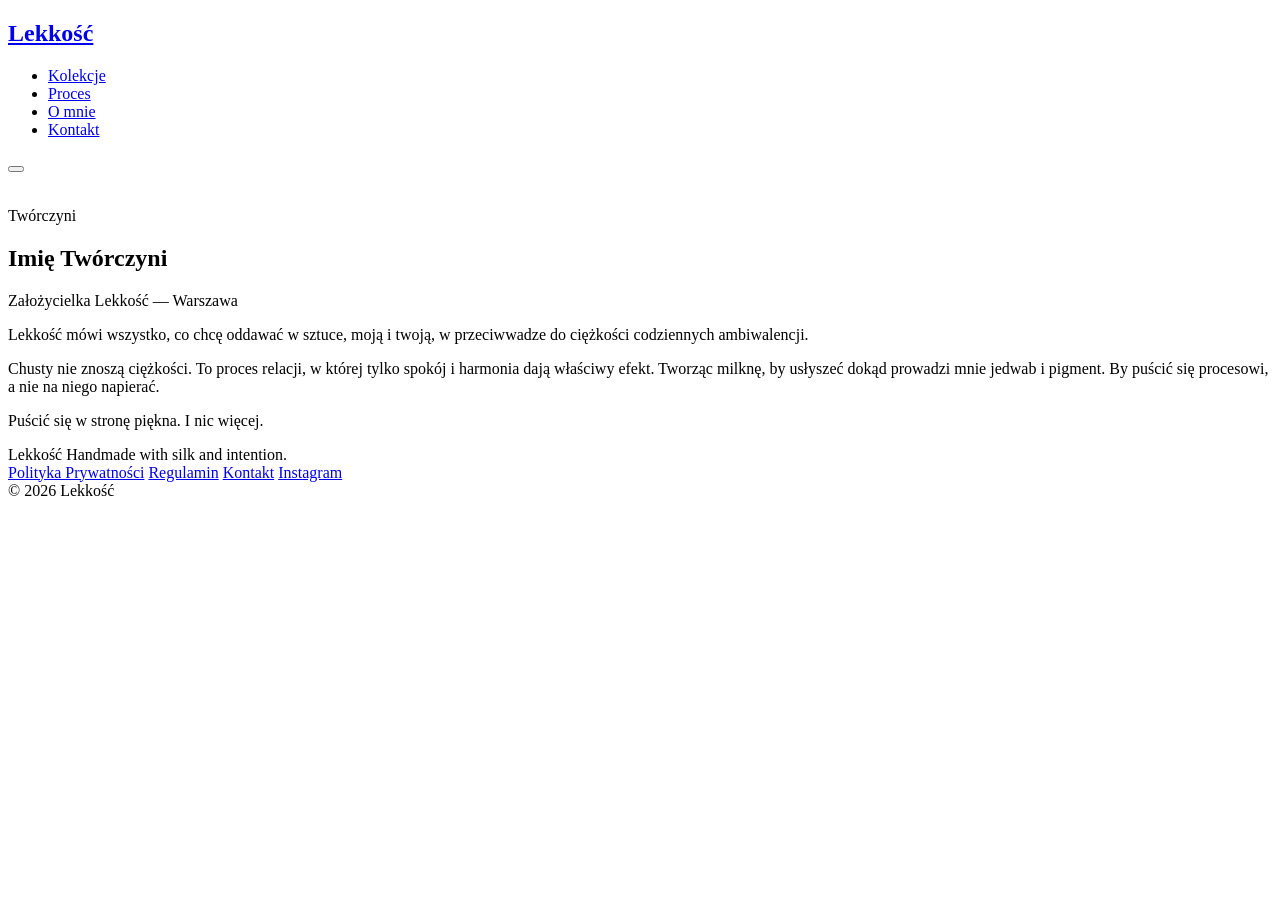
==== about.html @ 891f4b52 "Add files via upload" ====
<!DOCTYPE html>
<html lang="pl">
<head>
    <meta charset="UTF-8">
    <meta name="viewport" content="width=device-width, initial-scale=1.0">
    <title>O mnie — Lekkość</title>
    <meta name="description" content="Historia za marką Lekkość.">
    <meta property="og:title" content="O mnie — Lekkość">
    <meta property="og:type" content="website">
    <meta property="og:image" content="https://lekkost.pl/assets/images/og/og-about.jpg">
    <link rel="preconnect" href="https://fonts.googleapis.com">
    <link rel="preconnect" href="https://fonts.gstatic.com" crossorigin>
    <link href="https://fonts.googleapis.com/css2?family=Libre+Baskerville:ital,wght@0,400;0,700;1,400&family=DM+Sans:wght@300;400;500&display=swap" rel="stylesheet">
    <link rel="stylesheet" href="css/style.css">
    <link rel="icon" type="image/svg+xml" href="assets/favicon.svg">
</head>
<body class="no-hero">
    <nav class="navbar navbar-about">
        <div class="nav-container">
            <a href="index.html" class="logo-link"><h1 class="logo">Lekkość</h1></a>
            <ul class="nav-links">
                <li><a href="collections.html">Kolekcje</a></li>
                <li><a href="process.html">Proces</a></li>
                <li><a href="about.html" class="active">O mnie</a></li>
                <li><a href="contact.html">Kontakt</a></li>
            </ul>
            <button class="nav-hamburger" aria-label="Menu">
                <span></span><span></span><span></span>
            </button>
        </div>
    </nav>

    <!-- Portret i tekst — od samej góry, bez żadnego separator -->
    <section class="about-split">
        <!-- LEWO — zdjęcie od góry do dołu -->
        <div class="about-split-image">
            <img src="assets/images/about/portrait.jpg"
                 alt="" loading="eager" fetchpriority="high">
        </div>

        <!-- PRAWO — tekst, lekko niżej -->
        <div class="about-split-text">
            <p class="about-split-eyebrow">Twórczyni</p>
            <h2>Imię Twórczyni</h2>
            <p class="about-split-role">Założycielka Lekkość — Warszawa</p>
            <div class="about-split-bio">
                <p>Lekkość mówi wszystko, co chcę oddawać w sztuce, moją i twoją, w przeciwwadze do ciężkości codziennych ambiwalencji.</p>
                <p>Chusty nie znoszą ciężkości. To proces relacji, w której tylko spokój i harmonia dają właściwy efekt. Tworząc milknę, by usłyszeć dokąd prowadzi mnie jedwab i pigment. By puścić się procesowi, a nie na niego napierać.</p>
                <p>Puścić się w stronę piękna. I nic więcej.</p>
            </div>
        </div>
    </section>

    <footer class="footer">
        <div class="footer-inner">
            <div class="footer-brand">
                <span class="footer-logo">Lekkość</span>
                <span class="footer-tagline">Handmade with silk and intention.</span>
            </div>
            <div class="footer-links">
                <a href="privacy.html">Polityka Prywatności</a>
                <a href="terms.html">Regulamin</a>
                <a href="contact.html">Kontakt</a>
                <a href="https://instagram.com/lekkost" target="_blank">Instagram</a>
            </div>
            <div class="footer-copy">&copy; 2026 Lekkość</div>
        </div>
    </footer>

    <script src="js/script.js"></script>
</body>
</html>
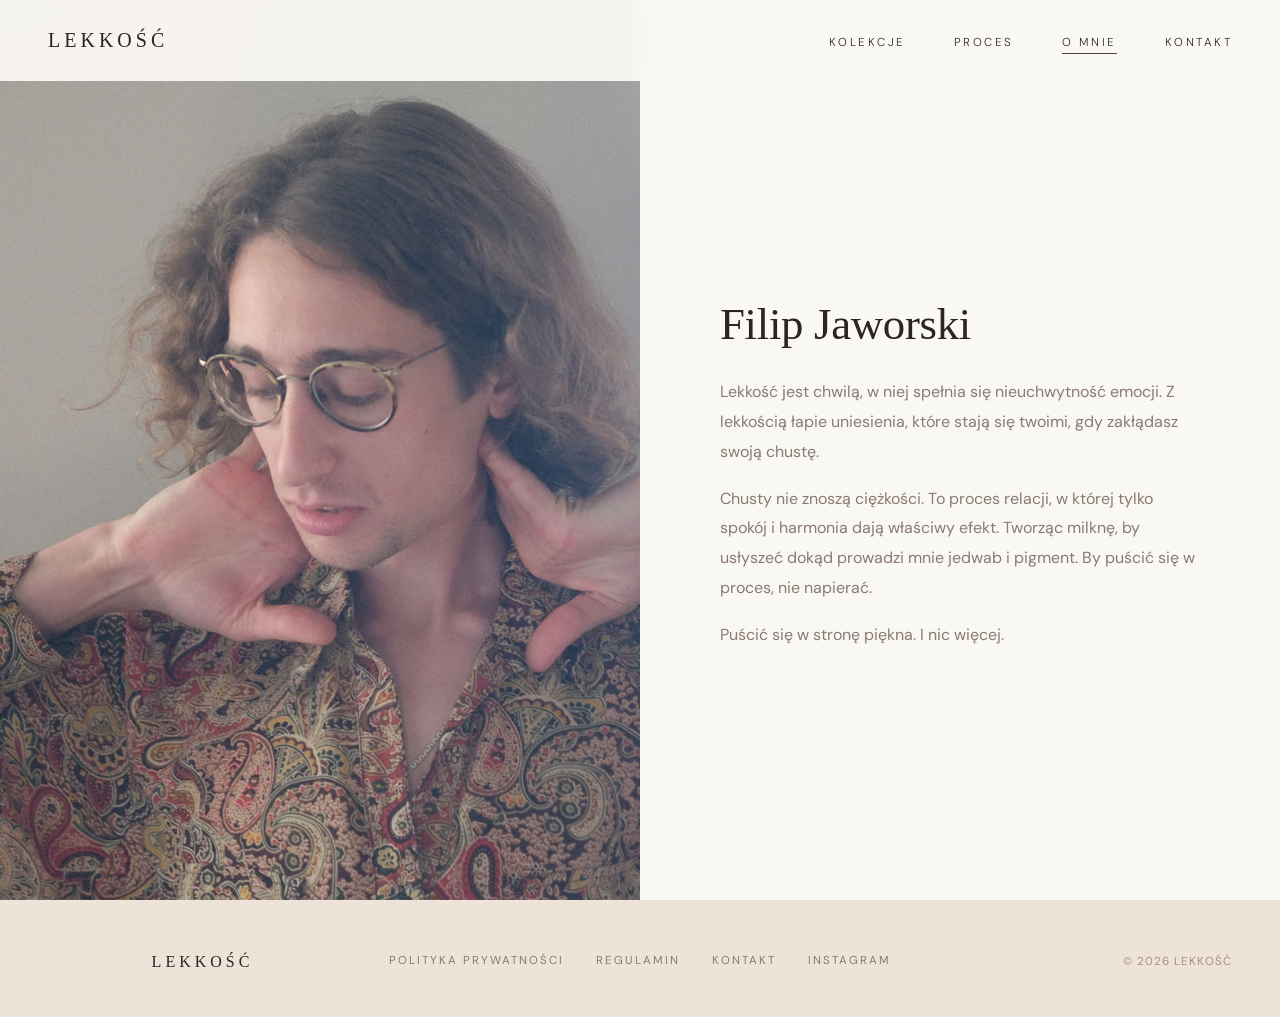
==== commit ee930c63: "Update about.html" ====
--- a/about.html
+++ b/about.html
@@ -40,12 +40,10 @@
 
         <!-- PRAWO — tekst, lekko niżej -->
         <div class="about-split-text">
-            <p class="about-split-eyebrow">Twórczyni</p>
-            <h2>Imię Twórczyni</h2>
-            <p class="about-split-role">Założycielka Lekkość — Warszawa</p>
+                     <h2>Filip Jaworski</h2>
             <div class="about-split-bio">
-                <p>Lekkość mówi wszystko, co chcę oddawać w sztuce, moją i twoją, w przeciwwadze do ciężkości codziennych ambiwalencji.</p>
-                <p>Chusty nie znoszą ciężkości. To proces relacji, w której tylko spokój i harmonia dają właściwy efekt. Tworząc milknę, by usłyszeć dokąd prowadzi mnie jedwab i pigment. By puścić się procesowi, a nie na niego napierać.</p>
+                <p>Lekkość jest chwilą, w niej spełnia się nieuchwytność emocji. Z lekkością łapie uniesienia, które stają się twoimi, gdy zakłądasz swoją chustę. </p>
+                <p>Chusty nie znoszą ciężkości. To proces relacji, w której tylko spokój i harmonia dają właściwy efekt. Tworząc milknę, by usłyszeć dokąd prowadzi mnie jedwab i pigment. By puścić się w proces, nie napierać.</p>
                 <p>Puścić się w stronę piękna. I nic więcej.</p>
             </div>
         </div>
--- a/css/style.css
+++ b/css/style.css
@@ -0,0 +1,3632 @@
+* {
+    margin: 0;
+    padding: 0;
+    box-sizing: border-box;
+}
+
+:root {
+    --beige: #D4C4B0;
+    --beige-light: #EDE3D8;
+    --beige-dark: #A89080;
+    --umbra: #5C4033;
+    --umbra-mid: #8A6A58;
+    --sage: #3A6A8A;
+    --rust: #9A6A45;
+    --white: #FAF8F5;
+    --text: #2C2420;
+    --text-light: #8A7A70;
+    --transition: all 0.4s ease;
+}
+
+html { scroll-behavior: smooth; }
+
+body {
+    font-family: 'DM Sans', sans-serif;
+    background-color: var(--white);
+    color: var(--text);
+    line-height: 1.8;
+    font-size: 17px;
+    font-weight: 400;  /* 400 dla lepszej czytelności body */
+}
+
+::-webkit-scrollbar { width: 6px; }
+::-webkit-scrollbar-track { background: var(--white); }
+::-webkit-scrollbar-thumb { background: var(--beige); border-radius: 3px; }
+::-webkit-scrollbar-thumb:hover { background: var(--beige-dark); }
+
+/* ============================================
+   NAVBAR
+   ============================================ */
+.navbar {
+    position: fixed;
+    top: 0;
+    left: 0;
+    right: 0;
+    background-color: transparent;
+    z-index: 1000;
+    border-bottom: none;
+    transition: background-color 0.4s ease, border-color 0.4s ease;
+}
+
+/* Navbar po zjechaniu ze zdjęcia — jasne tło */
+.navbar.scrolled {
+    background-color: rgba(250, 248, 245, 0.95);
+    backdrop-filter: blur(12px);
+    -webkit-backdrop-filter: blur(12px);
+    border-bottom: 1px solid rgba(212, 196, 176, 0.2);
+}
+
+.nav-container {
+    max-width: 1400px;
+    margin: 0 auto;
+    padding: 1.4rem 3rem;
+    display: flex;
+    justify-content: space-between;
+    align-items: center;
+}
+
+.logo {
+    font-size: 1.25rem;
+    font-weight: 300;
+    letter-spacing: 4px;
+    text-transform: uppercase;
+    color: var(--text);
+    cursor: pointer;
+    font-family: 'Cormorant', Georgia, serif;
+}
+
+.nav-links {
+    display: flex;
+    list-style: none;
+    gap: 3rem;
+}
+
+.nav-links a {
+    text-decoration: none;
+    color: rgba(255,255,255,0.85);
+    font-size: 0.72rem;
+    letter-spacing: 2.5px;
+    text-transform: uppercase;
+    position: relative;
+    transition: color 0.3s ease;
+    font-weight: 300;
+}
+
+.navbar.scrolled .nav-links a {
+    color: var(--text);
+}
+
+.navbar.scrolled .nav-links a:hover { color: var(--text); opacity: 0.5; }
+.navbar.scrolled .nav-links a.active { color: var(--text); }
+
+.nav-links a::after {
+    content: '';
+    position: absolute;
+    bottom: -4px;
+    left: 0;
+    width: 0;
+    height: 1px;
+    background-color: var(--umbra);
+    transition: width 0.4s ease;
+}
+
+.nav-links a:hover { color: var(--text); opacity: 0.5; }
+.nav-links a:hover::after,
+.nav-links a.active::after { width: 100%; }
+.nav-links a.active { color: var(--text); }
+
+/* Hamburger — mobilna nawigacja */
+.nav-hamburger {
+    display: none;
+    flex-direction: column;
+    gap: 5px;
+    cursor: pointer;
+    padding: 4px;
+    background: none;
+    border: none;
+}
+
+.nav-hamburger span {
+    display: block;
+    width: 24px;
+    height: 1px;
+    background-color: rgba(255,255,255,0.85);
+    transition: all 0.3s ease;
+}
+
+.navbar.scrolled .nav-hamburger span {
+    background-color: var(--umbra);
+}
+
+.nav-hamburger.open span:nth-child(1) { transform: translateY(6px) rotate(45deg); }
+.nav-hamburger.open span:nth-child(2) { opacity: 0; }
+.nav-hamburger.open span:nth-child(3) { transform: translateY(-6px) rotate(-45deg); }
+
+/* ============================================
+   HERO LANDING
+   ============================================ */
+.hero-landing {
+    height: 100vh;
+    position: relative;
+    display: flex;
+    align-items: center;
+    justify-content: center;
+    overflow: hidden;
+    margin-top: 0;
+}
+
+.hero-background {
+    position: absolute;
+    inset: 0;
+    display: grid;
+    grid-template-columns: 1fr 1fr;
+    z-index: 1;
+}
+
+.hero-bg-left {
+    background-color: #D4C4B0;
+    animation: slideInLeft 1.2s cubic-bezier(0.16, 1, 0.3, 1) forwards;
+    position: relative;
+    overflow: hidden;
+}
+
+.hero-bg-right {
+    background-color: #6A7E6A;
+    animation: slideInRight 1.2s cubic-bezier(0.16, 1, 0.3, 1) forwards;
+    position: relative;
+    overflow: hidden;
+}
+
+/* Zdjęcie wewnątrz hero-bg */
+.hero-bg-img {
+    position: absolute;
+    inset: 0;
+    width: 100%;
+    height: 100%;
+    object-fit: cover;
+    object-position: center;
+    display: block;
+}
+
+/* Overlay na hero zdjęciach dla czytelności tekstu */
+.hero-bg-left::after,
+.hero-bg-right::after {
+    content: '';
+    position: absolute;
+    inset: 0;
+    background: rgba(0, 0, 0, 0.18);
+    pointer-events: none;
+}
+
+@keyframes slideInLeft {
+    from { transform: translateX(-100%); }
+    to   { transform: translateX(0); }
+}
+@keyframes slideInRight {
+    from { transform: translateX(100%); }
+    to   { transform: translateX(0); }
+}
+
+.hero-text-container {
+    position: relative;
+    z-index: 10;
+    text-align: center;
+    color: var(--white);
+    max-width: 700px;
+    padding: 2rem;
+}
+
+.hero-text-container h2 {
+    font-size: clamp(2.2rem, 4.5vw, 3.8rem);
+    font-weight: 300;
+    line-height: 1.15;
+    margin-bottom: 1.8rem;
+    letter-spacing: -0.5px;
+    
+    font-family: 'Cormorant', Georgia, serif;
+}
+
+.hero-text-container p {
+    font-size: 0.85rem;
+    font-weight: 300;
+    line-height: 1.9;
+    letter-spacing: 1px;
+    opacity: 0.8;
+}
+
+/* ============================================
+   SCROLL JOURNEY — INDEX
+   zdjęcia mają 60vh max, z marginesem po bokach
+   ============================================ */
+.scroll-journey {
+    padding: 4rem 0;
+    background-color: var(--white);
+}
+
+.journey-item {
+    display: grid;
+    grid-template-columns: 1fr 1fr;
+    align-items: stretch;
+    margin: 0 3rem 3rem;
+    border: 1px solid rgba(212, 196, 176, 0.18);
+    overflow: hidden;
+}
+
+.journey-text-side {
+    padding: 4rem 4.5rem;
+    display: flex;
+    flex-direction: column;
+    justify-content: center;
+    background-color: var(--white);
+}
+
+.journey-item-right .journey-text-side {
+    background-color: #F5F1EC;
+}
+
+.journey-text-side h3 {
+    font-size: clamp(1.6rem, 2.2vw, 2.2rem);
+    font-weight: 300;
+    color: var(--text);
+    margin-bottom: 1.3rem;
+    letter-spacing: -0.3px;
+    line-height: 1.2;
+    
+    font-family: 'Cormorant', Georgia, serif;
+}
+
+.journey-text-side p {
+    font-size: 1rem;
+    line-height: 1.9;
+    color: var(--text-light);
+}
+
+.journey-image-side {
+    width: 100%;
+    height: 100%;
+    max-height: 62vh;
+    object-fit: cover;
+    object-position: center;
+    display: block;
+    transition: transform 0.7s cubic-bezier(0.16, 1, 0.3, 1);
+}
+
+.journey-item:hover .journey-image-side {
+    transform: scale(1.03);
+}
+
+/* ============================================
+   PHILOSOPHY — INDEX
+   ============================================ */
+.philosophy-landing {
+    background: linear-gradient(160deg, #EDE3D8 0%, #D4C4B0 100%);
+    padding: 7rem 2rem;
+    text-align: center;
+    margin-top: 1rem;
+}
+
+.philosophy-landing h3 {
+    font-size: clamp(2rem, 4vw, 3.5rem);
+    font-weight: 300;
+    color: var(--text);
+    margin-bottom: 1.5rem;
+    letter-spacing: -0.5px;
+    
+    font-family: 'Cormorant', Georgia, serif;
+}
+
+.philosophy-landing p {
+    font-size: 1rem;
+    line-height: 2.5;
+    color: var(--text-light);
+    max-width: 520px;
+    margin: 0 auto;
+    letter-spacing: 0.3px;
+    
+}
+
+/* ============================================
+   PROCESS PAGE
+   zdjęcia z marginesami, max-height ograniczony
+   ============================================ */
+.process-hero {
+    text-align: center;
+    padding: 5rem 2rem 3rem;
+    max-width: 650px;
+    margin: 0 auto;
+}
+
+.process-hero h2 {
+    font-size: clamp(1.8rem, 3.5vw, 2.8rem);
+    font-weight: 300;
+    color: var(--umbra);
+    margin-bottom: 1rem;
+    letter-spacing: -0.3px;
+    font-family: 'Cormorant', Georgia, serif;
+}
+
+.process-hero p {
+    font-size: 0.97rem;
+    color: var(--beige-dark);
+    line-height: 1.9;
+    font-style: italic;
+}
+
+.process-journey-full {
+    padding: 0;
+    display: flex;
+    flex-direction: column;
+    gap: 0;
+    width: 100%;
+}
+
+.process-step-full {
+    display: grid;
+    grid-template-columns: 1fr 1fr;
+    align-items: stretch;
+    overflow: hidden;
+    border: none;
+    /* Identyczny układ jak poem-pair na index — bez ramek, bez boxów */
+}
+
+.process-image-full {
+    width: 100%;
+    height: 100%;
+    min-height: 70vh;
+    object-fit: cover;
+    object-position: center;
+    display: block;
+    transition: transform 0.7s cubic-bezier(0.16, 1, 0.3, 1);
+}
+
+.process-step-full:hover .process-image-full {
+    transform: scale(1.025);
+}
+
+.process-text-full {
+    padding: 4rem 5rem;
+    display: flex;
+    flex-direction: column;
+    justify-content: center;
+    background: linear-gradient(135deg, #FBF9F6 0%, #F3EEE7 100%);
+}
+
+.process-step-full:nth-child(even) .process-text-full {
+    background: linear-gradient(135deg, #F3EEE7 0%, #FBF9F6 100%);
+}
+
+.process-step-full:nth-child(even) .process-text-full {
+    background-color: #F5F1EC;
+}
+
+.process-text-full h3 {
+    font-size: clamp(1.6rem, 2.5vw, 2.4rem);
+    font-weight: 300;
+    color: var(--text);
+    margin-bottom: 1.2rem;
+    letter-spacing: -0.5px;
+    
+    font-family: 'Cormorant', Georgia, serif;
+}
+
+.process-text-full p {
+    font-size: 1rem;
+    line-height: 1.9;
+    color: var(--text-light);
+}
+
+.process-philosophy-full {
+    background: linear-gradient(160deg, #EDE3D8 0%, #D4C4B0 100%);
+    padding: 7rem 4rem;
+    text-align: center;
+}
+
+.philosophy-content {
+    max-width: 650px;
+    margin: 0 auto;
+}
+
+.philosophy-content h3 {
+    font-size: 2rem;
+    font-weight: 300;
+    color: var(--umbra);
+    margin-bottom: 1.5rem;
+    font-family: 'Cormorant', Georgia, serif;
+}
+
+.philosophy-content p {
+    font-size: 0.97rem;
+    line-height: 1.9;
+    color: var(--text);
+    margin-bottom: 2.5rem;
+}
+
+.cta-button {
+    display: inline-block;
+    padding: 1rem 2.5rem;
+    border: 1px solid var(--text);
+    background-color: transparent;
+    color: var(--text);
+    text-decoration: none;
+    font-size: 0.7rem;
+    letter-spacing: 3px;
+    text-transform: uppercase;
+    transition: all 0.4s ease;
+    font-family: 'DM Sans', sans-serif;
+}
+
+.cta-button:hover {
+    background-color: var(--text);
+    color: var(--white);
+}
+
+/* ============================================
+   COLLECTIONS PAGE
+   ============================================ */
+.collections-section-full {
+    width: 100%;
+    min-height: 100vh;
+    background-color: var(--white);
+    transition: background-color 0.8s ease;
+}
+
+.collections-header {
+    padding: 8rem 3rem 3rem;
+    text-align: center;
+    transition: background-color 0.8s ease;
+}
+
+.collections-header h2 { display: none; }
+
+.color-filters {
+    display: flex;
+    justify-content: center;
+    gap: 0.8rem;
+    flex-wrap: wrap;
+}
+
+.filter-btn {
+    padding: 0.5rem 0;
+    border: none;
+    border-bottom: 2px solid transparent;
+    background-color: transparent;
+    color: var(--text-light);
+    cursor: pointer;
+    transition: all 0.35s ease;
+    font-size: 1.3rem;
+    font-family: 'Cormorant', Georgia, serif;
+    font-weight: 400;
+    letter-spacing: 0.5px;
+    margin: 0 1.5rem;
+}
+
+.filter-btn:hover {
+    color: var(--text);
+    border-bottom-color: var(--text);
+}
+
+.filter-btn.active {
+    color: var(--text);
+    border-bottom-color: var(--text);
+    background: none;
+}
+
+/* Grid — 4 kolumny, z odstępami i marginesem od krawędzi */
+.scarves-grid-full,
+#scarvesGrid {
+    display: grid !important;
+    grid-template-columns: repeat(4, 1fr) !important;
+    gap: 1.5rem !important;
+    padding: 1rem 3rem 4rem !important;
+    max-width: 100%;
+    width: 100%;
+    margin: 0;
+    transition: opacity 0.3s ease;
+}
+
+#scarvesGrid.fading {
+    opacity: 0;
+    pointer-events: none;
+}
+
+.scarf-card-full {
+    aspect-ratio: 1;
+    cursor: pointer;
+    position: relative;
+    overflow: hidden;
+    background-color: var(--beige);
+    animation: fadeUp 0.5s ease-out both;
+}
+
+.scarf-card-full.sold-out {
+    cursor: default;
+}
+
+.scarf-sold-badge {
+    position: absolute;
+    top: 1rem;
+    right: 1rem;
+    background-color: rgba(40, 28, 20, 0.75);
+    color: rgba(249, 247, 244, 0.9);
+    font-size: 0.6rem;
+    letter-spacing: 2.5px;
+    text-transform: uppercase;
+    padding: 0.3rem 0.7rem;
+    z-index: 5;
+    backdrop-filter: blur(4px);
+}
+
+.scarf-card-full.sold-out .scarf-image-full {
+    filter: grayscale(40%) brightness(0.85);
+}
+
+.scarf-card-full.sold-out:hover .scarf-image-full {
+    transform: none;
+}
+
+.scarf-card-full:nth-child(1) { animation-delay: 0.04s; }
+.scarf-card-full:nth-child(2) { animation-delay: 0.08s; }
+.scarf-card-full:nth-child(3) { animation-delay: 0.12s; }
+.scarf-card-full:nth-child(4) { animation-delay: 0.16s; }
+.scarf-card-full:nth-child(5) { animation-delay: 0.20s; }
+.scarf-card-full:nth-child(6) { animation-delay: 0.24s; }
+.scarf-card-full:nth-child(7) { animation-delay: 0.28s; }
+.scarf-card-full:nth-child(8) { animation-delay: 0.32s; }
+
+@keyframes fadeUp {
+    from { opacity: 0; transform: translateY(12px); }
+    to   { opacity: 1; transform: translateY(0); }
+}
+
+.scarf-image-full {
+    width: 100%;
+    height: 100%;
+    background-size: cover;
+    background-position: center;
+    background-repeat: no-repeat;
+    transition: transform 0.7s cubic-bezier(0.16, 1, 0.3, 1);
+    display: flex;
+    align-items: flex-end;
+}
+
+.scarf-card-full:hover .scarf-image-full {
+    transform: scale(1.04);
+}
+
+/* Overlay z nazwą */
+.scarf-info-overlay {
+    position: absolute;
+    bottom: 0;
+    left: 0;
+    right: 0;
+    background: linear-gradient(to top, rgba(50, 32, 20, 0.82) 0%, transparent 100%);
+    padding: 2rem 1rem 1rem;
+    color: white;
+    transform: translateY(6px);
+    opacity: 0;
+    transition: all 0.35s ease;
+}
+
+.scarf-card-full:hover .scarf-info-overlay {
+    transform: translateY(0);
+    opacity: 1;
+}
+
+.scarf-name-full {
+    font-size: 0.95rem;
+    font-weight: 400;
+    margin-bottom: 0.15rem;
+    letter-spacing: 0.3px;
+}
+
+.scarf-roman-full {
+    font-size: 0.68rem;
+    opacity: 0.65;
+    letter-spacing: 1px;
+}
+
+/* Placeholder gdy brak zdjęcia — pokazuje nazwę */
+.scarf-placeholder {
+    width: 100%;
+    height: 100%;
+    display: flex;
+    flex-direction: column;
+    align-items: center;
+    justify-content: center;
+    gap: 0.5rem;
+}
+
+.scarf-placeholder-name {
+    font-size: 0.82rem;
+    color: rgba(107, 83, 68, 0.5);
+    letter-spacing: 1px;
+    text-align: center;
+    padding: 0 1rem;
+}
+
+.scarf-placeholder-roman {
+    font-size: 1.8rem;
+    font-weight: 300;
+    color: rgba(107, 83, 68, 0.2);
+    letter-spacing: 2px;
+}
+
+/* ============================================
+   MODAL
+   ============================================ */
+.modal-large {
+    display: none;
+    position: fixed;
+    z-index: 2000;
+    left: 0;
+    top: 0;
+    width: 100%;
+    height: 100%;
+    background-color: rgba(40, 28, 20, 0.65);
+    overflow-y: auto;
+}
+
+.modal-large.active {
+    display: flex;
+    align-items: center;
+    justify-content: center;
+    padding: 2rem;
+}
+
+.modal-large-content {
+    background-color: var(--white);
+    width: 100%;
+    max-width: 1200px;
+    position: relative;
+    max-height: 92vh;
+    overflow-y: auto;
+}
+
+.modal-close {
+    position: absolute;
+    right: 1.5rem;
+    top: 1.5rem;
+    font-size: 1.4rem;
+    cursor: pointer;
+    color: var(--beige-dark);
+    z-index: 10;
+    width: 32px;
+    height: 32px;
+    display: flex;
+    align-items: center;
+    justify-content: center;
+    transition: color 0.3s ease;
+    line-height: 1;
+}
+
+.modal-close:hover { color: var(--umbra); }
+
+.modal-large-inner {
+    display: grid;
+    grid-template-columns: 1fr 1fr;
+}
+
+.modal-gallery-section {
+    display: flex;
+    flex-direction: column;
+    gap: 0.8rem;
+    padding: 3rem;
+    background-color: #F0EBE4;
+}
+
+.modal-main-image-container {
+    width: 100%;
+    aspect-ratio: 1;
+    overflow: hidden;
+    background-color: var(--beige);
+}
+
+#modalMainImage {
+    width: 100%;
+    height: 100%;
+    object-fit: cover;
+    display: block;
+    transition: transform 0.5s ease;
+}
+
+#modalMainImage:hover { transform: scale(1.03); }
+
+.modal-thumbnails {
+    display: flex;
+    gap: 0.6rem;
+}
+
+.modal-thumb {
+    width: 68px;
+    height: 68px;
+    object-fit: cover;
+    cursor: pointer;
+    opacity: 0.5;
+    transition: opacity 0.3s ease;
+    background-color: var(--beige);
+}
+
+.modal-thumb:hover { opacity: 1; }
+.modal-thumb.active { opacity: 1; outline: 1.5px solid var(--umbra); }
+
+.modal-info-section {
+    padding: 3rem 3.5rem;
+    display: flex;
+    flex-direction: column;
+    justify-content: space-between;
+    gap: 2rem;
+}
+
+.modal-header-info h2 {
+    font-size: clamp(1.6rem, 2.5vw, 2.4rem);
+    font-weight: 300;
+    color: var(--text);
+    margin-bottom: 0.3rem;
+    line-height: 1.15;
+    
+    letter-spacing: -0.3px;
+    font-family: 'Cormorant', Georgia, serif;
+}
+
+.modal-color {
+    color: var(--text-light);
+    font-size: 0.72rem;
+    letter-spacing: 1px;
+    font-family: 'DM Sans', sans-serif;
+    font-weight: 300;
+}
+
+.modal-description-box {
+    border-left: 2px solid var(--beige);
+    padding-left: 1.2rem;
+    margin: 1.2rem 0;
+}
+
+.modal-description {
+    line-height: 1.85;
+    color: var(--text);
+    font-size: 1rem;
+    font-style: normal;
+    font-family: 'DM Sans', sans-serif;
+    font-weight: 400;
+}
+
+.modal-specs {
+    background-color: #F5F1EC;
+    padding: 1.1rem 1.4rem;
+}
+
+.modal-specs p {
+    font-size: 0.8rem;
+    margin-bottom: 0.45rem;
+    color: var(--text);
+    line-height: 1.6;
+}
+
+.modal-specs p:last-child { margin-bottom: 0; }
+
+.option-group label {
+    display: block;
+    font-size: 0.68rem;
+    color: var(--beige-dark);
+    margin-bottom: 0.7rem;
+    text-transform: uppercase;
+    letter-spacing: 2px;
+}
+
+.option-buttons {
+    display: grid;
+    grid-template-columns: 1fr 1fr;
+    gap: 0.6rem;
+    margin-bottom: 1.2rem;
+}
+
+.type-btn {
+    padding: 0.75rem 1rem;
+    border: 1px solid rgba(44,36,32,0.18);
+    background-color: transparent;
+    color: var(--text);
+    cursor: pointer;
+    transition: all 0.3s ease;
+    font-family: 'DM Sans', sans-serif;
+    font-size: 0.72rem;
+    letter-spacing: 1.5px;
+    text-transform: uppercase;
+    text-align: left;
+}
+
+.type-btn:hover { border-color: var(--text); }
+
+.type-btn.active {
+    border-color: var(--text);
+    background-color: var(--text);
+    color: var(--white);
+}
+
+.type-btn span { font-size: 0.72rem; letter-spacing: 1.5px; text-transform: uppercase; }
+.type-btn small { font-size: 0.65rem; letter-spacing: 1px; opacity: 0.5; }
+
+.type-btn span {
+    display: block;
+    font-size: 0.82rem;
+    margin-bottom: 0.1rem;
+}
+
+.type-btn small {
+    display: block;
+    font-size: 0.63rem;
+    opacity: 0.7;
+}
+
+.order-btn-large {
+    width: 100%;
+    padding: 1.05rem 1.5rem;
+    border: 1px solid var(--umbra);
+    background-color: transparent;
+    color: var(--umbra);
+    cursor: pointer;
+    font-family: 'DM Sans', sans-serif;
+    font-size: 0.75rem;
+    letter-spacing: 2px;
+    text-transform: uppercase;
+    transition: all 0.4s ease;
+    display: flex;
+    align-items: center;
+    justify-content: space-between;
+}
+
+.order-btn-large:hover {
+    background-color: var(--text);
+    color: var(--white);
+}
+
+.order-btn-large-price {
+    font-size: 0.95rem;
+    letter-spacing: 1px;
+}
+
+.modal-extra-info { display: none !important; }
+
+/* ============================================
+   CONTACT PAGE
+   ============================================ */
+.contact-section {
+    max-width: 960px;
+    margin: 0 auto;
+    padding: 5rem 3rem 4rem;
+}
+
+.contact-section h2 {
+    font-size: 2rem;
+    font-weight: 300;
+    color: var(--umbra);
+    text-align: center;
+    margin-bottom: 0.7rem;
+    font-family: 'Cormorant', Georgia, serif;
+}
+
+.contact-section > p {
+    text-align: center;
+    margin-bottom: 4rem;
+    color: var(--beige-dark);
+    font-size: 0.92rem;
+    line-height: 1.7;
+    font-style: italic;
+}
+
+.contact-container {
+    display: grid;
+    grid-template-columns: 1fr 1.6fr;
+    gap: 5rem;
+    align-items: start;
+}
+
+.contact-info h3 {
+    font-size: 0.68rem;
+    color: var(--beige-dark);
+    margin-bottom: 2rem;
+    font-weight: 400;
+    text-transform: uppercase;
+    letter-spacing: 2.5px;
+}
+
+.contact-info p {
+    margin-bottom: 1.5rem;
+    line-height: 1.8;
+    color: var(--text);
+    font-size: 1rem;
+}
+
+.contact-info a {
+    color: var(--umbra);
+    text-decoration: none;
+    border-bottom: 1px solid var(--beige);
+    padding-bottom: 1px;
+    transition: border-color 0.3s ease;
+}
+
+.contact-info a:hover { border-color: var(--umbra); }
+
+.contact-form {
+    display: flex;
+    flex-direction: column;
+    gap: 1.2rem;
+}
+
+.contact-form input,
+.contact-form textarea {
+    padding: 0.85rem 0;
+    border: none;
+    border-bottom: 1px solid var(--beige);
+    background-color: transparent;
+    font-family: 'DM Sans', sans-serif;
+    color: var(--text);
+    transition: border-color 0.3s ease;
+    font-size: 0.9rem;
+    outline: none;
+}
+
+.contact-form input:focus,
+.contact-form textarea:focus {
+    border-bottom-color: var(--umbra);
+}
+
+.contact-form input::placeholder,
+.contact-form textarea::placeholder {
+    color: var(--beige-dark);
+    font-size: 0.85rem;
+}
+
+.contact-form textarea { resize: none; }
+
+.submit-btn {
+    padding: 0.85rem 2rem;
+    border: 1px solid var(--umbra);
+    background-color: transparent;
+    color: var(--umbra);
+    cursor: pointer;
+    font-family: 'DM Sans', sans-serif;
+    letter-spacing: 2px;
+    text-transform: uppercase;
+    font-size: 0.7rem;
+    letter-spacing: 2.5px;
+    transition: all 0.4s ease;
+    align-self: flex-start;
+    margin-top: 0.5rem;
+    border-color: var(--text);
+    color: var(--text);
+}
+
+.submit-btn:hover {
+    background-color: var(--text);
+    color: var(--white);
+}
+
+/* ============================================
+   CHECKOUT PAGE
+   ============================================ */
+.checkout-section {
+    min-height: 100vh;
+    padding: 5rem 3rem 4rem;
+}
+
+.checkout-container {
+    max-width: 960px;
+    margin: 0 auto;
+    display: grid;
+    grid-template-columns: 1fr 1.6fr;
+    gap: 5rem;
+    align-items: start;
+}
+
+.order-summary h2,
+.checkout-form-container h2 {
+    font-size: 0.68rem;
+    font-weight: 400;
+    color: var(--beige-dark);
+    text-transform: uppercase;
+    letter-spacing: 2.5px;
+    margin-bottom: 2rem;
+}
+
+.summary-item {
+    border-top: 1px solid var(--beige);
+    padding-top: 1.5rem;
+}
+
+.summary-item p {
+    font-size: 1rem;
+    line-height: 1.85;
+    color: var(--text);
+}
+
+.checkout-tabs {
+    display: flex;
+    gap: 0;
+    margin-bottom: 2.5rem;
+    border-bottom: 1px solid var(--beige);
+}
+
+.tab-btn {
+    padding: 0.65rem 1.4rem;
+    border: none;
+    background-color: transparent;
+    cursor: pointer;
+    font-family: 'DM Sans', sans-serif;
+    font-size: 0.78rem;
+    color: var(--beige-dark);
+    letter-spacing: 1px;
+    border-bottom: 2px solid transparent;
+    margin-bottom: -1px;
+    transition: all 0.3s ease;
+}
+
+.tab-btn:hover { color: var(--umbra); }
+
+.tab-btn.active {
+    color: var(--umbra);
+    border-bottom-color: var(--umbra);
+}
+
+.tab-content { display: none; }
+.tab-content.active { display: block; }
+
+.tab-description {
+    font-size: 0.95rem;
+    color: var(--beige-dark);
+    margin-bottom: 1.8rem;
+    
+    line-height: 1.65;
+}
+
+.checkout-form {
+    display: flex;
+    flex-direction: column;
+    gap: 1.2rem;
+}
+
+.checkout-form input,
+.checkout-form textarea {
+    padding: 0.85rem 0;
+    border: none;
+    border-bottom: 1px solid var(--beige);
+    background-color: transparent;
+    font-family: 'DM Sans', sans-serif;
+    color: var(--text);
+    transition: border-color 0.3s ease;
+    font-size: 0.9rem;
+    outline: none;
+}
+
+.checkout-form input:focus,
+.checkout-form textarea:focus {
+    border-bottom-color: var(--umbra);
+}
+
+.checkout-form input::placeholder,
+.checkout-form textarea::placeholder {
+    color: var(--beige-dark);
+    font-size: 0.85rem;
+}
+
+.checkout-form textarea { resize: none; }
+
+.stripe-element {
+    padding: 0.85rem 0;
+    border-bottom: 1px solid var(--beige);
+}
+
+.submit-checkout {
+    padding: 0.95rem 2rem;
+    border: 1px solid var(--umbra);
+    background-color: var(--umbra);
+    color: var(--white);
+    cursor: pointer;
+    font-family: 'DM Sans', sans-serif;
+    letter-spacing: 2px;
+    text-transform: uppercase;
+    font-size: 0.72rem;
+    transition: all 0.4s ease;
+    margin-top: 0.5rem;
+}
+
+.submit-checkout:hover {
+    background-color: transparent;
+    color: var(--umbra);
+}
+
+/* ============================================
+   FOOTER
+   ============================================ */
+.footer {
+    background-color: #EDE3D8;
+    text-align: center;
+    padding: 2.5rem 2rem;
+    font-size: 0.72rem;
+    color: var(--beige-dark);
+    letter-spacing: 1.5px;
+    text-transform: uppercase;
+    margin-top: 0;
+}
+
+/* ============================================
+   RESPONSIVE — HAMBURGER + LAYOUT
+   ============================================ */
+@media (max-width: 900px) {
+    .nav-hamburger { display: flex; }
+    .nav-links {
+        display: none;
+        position: absolute;
+        top: 100%;
+        left: 0;
+        right: 0;
+        background-color: rgba(249, 247, 244, 0.98);
+        flex-direction: column;
+        gap: 0;
+        border-bottom: 1px solid rgba(212, 196, 176, 0.3);
+        backdrop-filter: blur(10px);
+    }
+    .nav-links.open { display: flex; }
+    .nav-links li a {
+        display: block;
+        padding: 1.1rem 3rem;
+        border-bottom: 1px solid rgba(212, 196, 176, 0.15);
+        font-size: 0.8rem;
+    }
+    .navbar { position: sticky; }
+
+    .journey-item,
+    .process-step-full {
+        grid-template-columns: 1fr !important;
+        max-height: none;
+        margin: 0 1.5rem 2rem;
+    }
+
+    .journey-item-right .journey-image-side { order: -1; }
+
+    .journey-image-side,
+    .process-image-full {
+        height: 50vw;
+        min-height: 220px;
+        max-height: 380px;
+    }
+
+    .journey-text-side,
+    .process-text-full {
+        padding: 2.5rem 2rem;
+    }
+
+    .process-journey-full { padding: 1rem 1.5rem 3rem; }
+
+    .scarves-grid-full,
+    #scarvesGrid {
+        grid-template-columns: repeat(2, 1fr) !important;
+        gap: 1rem !important;
+        padding: 1rem 1.5rem 3rem !important;
+    }
+
+    .modal-large-inner { grid-template-columns: 1fr; }
+
+    .contact-container,
+    .checkout-container {
+        grid-template-columns: 1fr;
+        gap: 3rem;
+    }
+
+    .collections-header { padding: 3.5rem 1.5rem 2rem; }
+    .process-hero { padding: 3.5rem 1.5rem 2rem; }
+    .contact-section { padding: 4rem 1.5rem 3rem; }
+    .checkout-section { padding: 3.5rem 1.5rem; }
+}
+
+@media (max-width: 600px) {
+    .nav-container { padding: 1.2rem 1.5rem; }
+
+    .hero-text-container h2 { font-size: 1.9rem;     font-family: 'Cormorant', Georgia, serif;
+}
+    .hero-text-container p { font-size: 0.88rem; }
+
+    .scroll-journey { padding: 2rem 0; }
+    .journey-item { margin: 0 1rem 1.5rem; }
+
+    .scarves-grid-full,
+    #scarvesGrid {
+        grid-template-columns: repeat(2, 1fr) !important;
+        gap: 0.6rem !important;
+        padding: 0.5rem 1rem 2.5rem !important;
+    }
+
+    .philosophy-landing { padding: 5rem 1.5rem; }
+    .process-philosophy-full { padding: 5rem 2rem; }
+}
+
+/* ============================================
+   WALIDACJA FORMULARZY
+   ============================================ */
+.field-error {
+    border-bottom-color: #B85555 !important;
+}
+
+.field-error-msg {
+    display: block;
+    font-size: 0.72rem;
+    color: #B85555;
+    letter-spacing: 0.5px;
+    margin-top: 0.3rem;
+    font-style: italic;
+    opacity: 0;
+    transform: translateY(-4px);
+    transition: all 0.25s ease;
+}
+
+.field-error-msg.visible {
+    opacity: 1;
+    transform: translateY(0);
+}
+
+.form-field {
+    display: flex;
+    flex-direction: column;
+}
+
+.form-field input,
+.form-field textarea {
+    padding: 0.85rem 0;
+    border: none;
+    border-bottom: 1px solid var(--beige);
+    background-color: transparent;
+    font-family: 'DM Sans', sans-serif;
+    color: var(--text);
+    transition: border-color 0.3s ease;
+    font-size: 0.9rem;
+    outline: none;
+}
+
+.form-field input:focus,
+.form-field textarea:focus {
+    border-bottom-color: var(--umbra);
+}
+
+.form-field input::placeholder,
+.form-field textarea::placeholder {
+    color: var(--beige-dark);
+    font-size: 0.85rem;
+}
+
+/* Sold out w modal */
+.modal-sold-notice {
+    background-color: #F5F1EC;
+    padding: 1rem 1.4rem;
+    font-size: 0.8rem;
+    color: var(--beige-dark);
+    letter-spacing: 1px;
+    text-align: center;
+    font-style: italic;
+}
+
+/* form-field wrapper — inputy dziedziczą style z parent form */
+.checkout-form .form-field,
+.contact-form .form-field {
+    display: flex;
+    flex-direction: column;
+}
+
+.checkout-form .form-field input,
+.checkout-form .form-field textarea,
+.contact-form .form-field input,
+.contact-form .form-field textarea {
+    padding: 0.85rem 0;
+    border: none;
+    border-bottom: 1px solid var(--beige);
+    background-color: transparent;
+    font-family: 'DM Sans', sans-serif;
+    color: var(--text);
+    transition: border-color 0.3s ease;
+    font-size: 1rem;
+    outline: none;
+}
+
+.checkout-form .form-field input:focus,
+.checkout-form .form-field textarea:focus,
+.contact-form .form-field input:focus,
+.contact-form .form-field textarea:focus {
+    border-bottom-color: var(--umbra);
+}
+
+.checkout-form .form-field input::placeholder,
+.checkout-form .form-field textarea::placeholder,
+.contact-form .form-field input::placeholder,
+.contact-form .form-field textarea::placeholder {
+    color: var(--beige-dark);
+    font-size: 0.85rem;
+}
+
+.contact-form .form-field textarea,
+.checkout-form .form-field textarea {
+    resize: none;
+}
+
+/* ============================================
+   SCROLL ANIMATIONS
+   ============================================ */
+.scroll-hidden {
+    opacity: 0;
+    transform: translateY(28px);
+    transition: opacity 0.75s cubic-bezier(0.16, 1, 0.3, 1),
+                transform 0.75s cubic-bezier(0.16, 1, 0.3, 1);
+}
+.scroll-hidden.visible {
+    opacity: 1;
+    transform: translateY(0);
+}
+
+/* ============================================
+   PAGE TRANSITIONS
+   ============================================ */
+body { opacity: 0; transition: opacity 0.35s ease; }
+body.page-ready { opacity: 1; }
+body.page-leaving { opacity: 0; transition: opacity 0.3s ease; }
+
+/* ============================================
+   AVAILABILITY COUNTER
+   ============================================ */
+.availability-counter {
+    text-align: center;
+    padding: 0 3rem 1.5rem;
+    opacity: 0;
+    transition: opacity 0.4s ease;
+    font-size: 0.75rem;
+    letter-spacing: 2px;
+    text-transform: uppercase;
+    color: var(--beige-dark);
+}
+.counter-available { color: var(--umbra); font-size: 0.9rem; }
+
+/* ============================================
+   CHECKOUT BREADCRUMB
+   ============================================ */
+.checkout-breadcrumb {
+    max-width: 960px;
+    margin: 0 auto 2rem;
+    padding: 0 3rem;
+}
+.checkout-breadcrumb a {
+    font-size: 0.78rem;
+    color: var(--beige-dark);
+    text-decoration: none;
+    letter-spacing: 1px;
+    transition: color 0.3s ease;
+}
+.checkout-breadcrumb a:hover { color: var(--umbra); }
+
+/* ============================================
+   FOOTER — przeprojektowany
+   ============================================ */
+.footer {
+    background-color: #EDE3D8;
+    padding: 3rem 3rem 2.5rem;
+}
+.footer-inner {
+    max-width: 1200px;
+    margin: 0 auto;
+    display: grid;
+    grid-template-columns: 1fr auto 1fr;
+    align-items: center;
+    gap: 2rem;
+}
+.footer-brand { display: flex; flex-direction: column; gap: 0.4rem; }
+.footer-logo { font-size: 1rem; font-weight: 300; letter-spacing: 4px; text-transform: uppercase; color: var(--text);     font-family: 'Cormorant', Georgia, serif;
+}
+.footer-tagline { display: none; }
+.footer-links { display: flex; gap: 2rem; flex-wrap: wrap; justify-content: center; }
+.footer-links a {
+    font-size: 0.72rem; color: var(--text-light); text-decoration: none;
+    letter-spacing: 2px; text-transform: uppercase; transition: color 0.3s ease;
+    border-bottom: 1px solid transparent; padding-bottom: 1px;
+}
+.footer-links a:hover { color: var(--text); border-bottom-color: var(--text); }
+.footer-copy { font-size: 0.72rem; color: var(--beige-dark); letter-spacing: 1px; text-align: right; text-transform: uppercase; }
+
+/* ============================================
+   LEGAL PAGES
+   ============================================ */
+.legal-section { min-height: 80vh; padding: 5rem 3rem 6rem; }
+.legal-container { max-width: 720px; margin: 0 auto; }
+.legal-container h2 { font-size: 2rem; font-weight: 300; color: var(--umbra); margin-bottom: 0.5rem;     font-family: 'Cormorant', Georgia, serif;
+}
+.legal-subtitle { font-size: 0.78rem; color: var(--beige-dark); letter-spacing: 1px; margin-bottom: 3.5rem;  }
+.legal-block { margin-bottom: 2.5rem; padding-bottom: 2.5rem; border-bottom: 1px solid rgba(212,196,176,0.3); }
+.legal-block:last-child { border-bottom: none; }
+.legal-block h3 { font-size: 0.78rem; font-weight: 400; color: var(--beige-dark); text-transform: uppercase; letter-spacing: 2px; margin-bottom: 1rem; }
+.legal-block p { font-size: 1rem; line-height: 1.9; color: var(--text); }
+.legal-block a { color: var(--umbra); text-decoration: none; border-bottom: 1px solid var(--beige); }
+.legal-block a:hover { border-bottom-color: var(--umbra); }
+
+/* ============================================
+   404 PAGE
+   ============================================ */
+.not-found-section {
+    min-height: 80vh; display: flex; align-items: center;
+    justify-content: center; text-align: center; padding: 4rem 2rem;
+}
+.not-found-inner { max-width: 500px; }
+.not-found-number {
+    font-size: clamp(5rem, 15vw, 10rem); font-weight: 300;
+    color: var(--beige); line-height: 1; margin-bottom: 1.5rem; letter-spacing: -4px;
+    font-family: 'Cormorant', Georgia, serif;
+}
+.not-found-inner h2 { font-size: 1.4rem; font-weight: 300; color: var(--umbra); margin-bottom: 1rem; line-height: 1.4;     font-family: 'Cormorant', Georgia, serif;
+}
+.not-found-inner p { font-size: 1rem; color: var(--beige-dark); margin-bottom: 2.5rem;  }
+.not-found-links { display: flex; align-items: center; justify-content: center; gap: 2rem; flex-wrap: wrap; }
+.not-found-secondary { font-size: 0.82rem; color: var(--beige-dark); text-decoration: none; transition: color 0.3s ease; }
+.not-found-secondary:hover { color: var(--umbra); }
+
+/* ============================================
+   RESPONSIVE v4
+   ============================================ */
+@media (max-width: 900px) {
+    .footer-inner { grid-template-columns: 1fr; text-align: center; gap: 1.5rem; }
+    .footer-brand { align-items: center; }
+    .footer-copy { text-align: center; }
+    .checkout-breadcrumb { padding: 0 1.5rem; }
+    .availability-counter { padding: 0 1.5rem 1.5rem; }
+    .legal-section { padding: 4rem 1.5rem 4rem; }
+    .custom-cursor, .custom-cursor-dot { display: none; }
+}
+@media (max-width: 600px) {
+    .footer { padding: 2.5rem 1.5rem 2rem; }
+    .not-found-number { font-size: 6rem;     font-family: 'Cormorant', Georgia, serif;
+}
+}
+
+/* ============================================
+   NEWSLETTER TOAST
+   ============================================ */
+.newsletter-toast {
+    position: fixed;
+    bottom: 2rem;
+    right: 2rem;
+    width: 300px;
+    background-color: var(--white);
+    border: 1px solid var(--beige);
+    padding: 1.8rem 1.8rem 1.5rem;
+    z-index: 3000;
+    box-shadow: 0 8px 40px rgba(60, 40, 28, 0.12);
+    transform: translateY(20px);
+    opacity: 0;
+    transition: transform 0.4s cubic-bezier(0.16, 1, 0.3, 1),
+                opacity 0.4s ease;
+    pointer-events: none;
+}
+
+.newsletter-toast.toast-visible {
+    transform: translateY(0);
+    opacity: 1;
+    pointer-events: all;
+}
+
+.newsletter-close {
+    position: absolute;
+    top: 0.8rem;
+    right: 1rem;
+    background: none;
+    border: none;
+    font-size: 1.1rem;
+    color: var(--beige-dark);
+    cursor: pointer;
+    padding: 0;
+    line-height: 1;
+    transition: color 0.3s ease;
+}
+
+.newsletter-close:hover { color: var(--umbra); }
+
+.newsletter-eyebrow {
+    font-size: 0.65rem;
+    letter-spacing: 2.5px;
+    text-transform: uppercase;
+    color: var(--text-light);
+    margin-bottom: 0.5rem;
+}
+
+.newsletter-text {
+    font-size: 1.05rem;
+    line-height: 1.7;
+    color: var(--text);
+    margin-bottom: 1.2rem;
+    
+}
+
+.newsletter-input-row {
+    display: flex;
+    gap: 0;
+    border-bottom: 1px solid var(--beige);
+}
+
+.newsletter-input-row input {
+    flex: 1;
+    border: none;
+    background: transparent;
+    font-family: 'DM Sans', sans-serif;
+    font-size: 0.85rem;
+    color: var(--text);
+    padding: 0.5rem 0;
+    outline: none;
+}
+
+.newsletter-input-row input::placeholder {
+    color: var(--beige-dark);
+    font-size: 0.82rem;
+}
+
+.newsletter-input-row button {
+    background: none;
+    border: none;
+    color: var(--umbra);
+    font-size: 1.1rem;
+    cursor: pointer;
+    padding: 0.4rem 0.3rem;
+    transition: transform 0.3s ease, color 0.3s ease;
+}
+
+.newsletter-input-row button:hover {
+    transform: translateX(3px);
+    color: var(--beige-dark);
+}
+
+/* ============================================
+   MODAL SERIAL NUMBER
+   ============================================ */
+.modal-serial {
+    display: inline-block;
+    font-size: 0.72rem;
+    letter-spacing: 2.5px;
+    color: var(--beige-dark);
+    text-transform: uppercase;
+    margin-bottom: 1rem;
+    padding: 0.3rem 0.8rem;
+    border: 1px solid var(--beige);
+}
+
+/* ============================================
+   ABOUT PAGE
+   ============================================ */
+.about-hero {
+    position: relative;
+    height: 85vh;
+    overflow: hidden;
+    display: flex;
+    align-items: flex-end;
+}
+
+.about-hero-image-container {
+    position: absolute;
+    inset: 0;
+}
+
+.about-hero-image {
+    width: 100%;
+    height: 100%;
+    object-fit: cover;
+    object-position: center top;
+    display: block;
+}
+
+.about-hero-image-container::after {
+    content: '';
+    position: absolute;
+    inset: 0;
+    background: linear-gradient(to top, rgba(40, 28, 20, 0.55) 0%, transparent 55%);
+}
+
+.about-hero-text {
+    position: relative;
+    z-index: 2;
+    padding: 3rem 4rem;
+    color: var(--white);
+}
+
+.about-hero-text h2 {
+    font-size: clamp(2rem, 4vw, 3rem);
+    font-weight: 300;
+    margin-bottom: 0.4rem;
+    letter-spacing: -0.3px;
+}
+
+.about-hero-subtitle {
+    font-size: 0.78rem;
+    letter-spacing: 2.5px;
+    text-transform: uppercase;
+    opacity: 0.75;
+}
+
+.about-story {
+    padding: 6rem 3rem;
+}
+
+.about-story-inner {
+    max-width: 680px;
+    margin: 0 auto;
+    display: flex;
+    flex-direction: column;
+    gap: 3.5rem;
+}
+
+.about-pull-quote {
+    font-size: clamp(1.4rem, 2.5vw, 1.9rem);
+    font-weight: 300;
+    
+    color: var(--umbra);
+    line-height: 1.5;
+    padding-left: 2rem;
+    border-left: 2px solid var(--beige);
+    font-family: 'Cormorant', Georgia, serif;
+}
+
+.about-text-block h3 {
+    font-size: 0.72rem;
+    font-weight: 400;
+    color: var(--beige-dark);
+    text-transform: uppercase;
+    letter-spacing: 2.5px;
+    margin-bottom: 1rem;
+}
+
+.about-text-block p {
+    font-size: 1rem;
+    line-height: 1.95;
+    color: var(--text);
+}
+
+.about-atelier {
+    padding: 0 3rem 5rem;
+}
+
+.about-atelier-grid {
+    display: grid;
+    grid-template-columns: repeat(3, 1fr);
+    gap: 1.5rem;
+    max-width: 1100px;
+    margin: 0 auto;
+}
+
+.about-atelier-item {
+    aspect-ratio: 3/4;
+    overflow: hidden;
+}
+
+.about-atelier-item img {
+    width: 100%;
+    height: 100%;
+    object-fit: cover;
+    display: block;
+    transition: transform 0.7s cubic-bezier(0.16, 1, 0.3, 1);
+}
+
+.about-atelier-item:hover img {
+    transform: scale(1.04);
+}
+
+.about-cta {
+    background: linear-gradient(160deg, #EDE3D8 0%, #D4C4B0 100%);
+    text-align: center;
+    padding: 6rem 2rem;
+}
+
+.about-cta h3 {
+    font-size: 1.8rem;
+    font-weight: 300;
+    color: var(--umbra);
+    margin-bottom: 0.8rem;
+    font-family: 'Cormorant', Georgia, serif;
+}
+
+.about-cta p {
+    font-size: 0.9rem;
+    color: var(--beige-dark);
+    margin-bottom: 2.5rem;
+    font-style: italic;
+    letter-spacing: 1px;
+}
+
+/* ============================================
+   RESPONSIVE v5
+   ============================================ */
+@media (max-width: 900px) {
+    .about-hero { height: 65vh; }
+    .about-hero-text { padding: 2rem 2rem; }
+    .about-story { padding: 4rem 1.5rem; }
+    .about-atelier { padding: 0 1.5rem 3rem; }
+    .about-atelier-grid { grid-template-columns: repeat(2, 1fr); }
+    .newsletter-toast { right: 1rem; left: 1rem; width: auto; bottom: 1rem; }
+}
+
+@media (max-width: 600px) {
+    .about-atelier-grid { grid-template-columns: 1fr; }
+}
+
+/* ============================================
+   LOOKBOOK — index editorial grid
+   ============================================ */
+.lookbook-section {
+    background-color: var(--white);
+    padding: 6rem 3rem 4rem;
+}
+
+.lookbook-header {
+    text-align: center;
+    margin-bottom: 3.5rem;
+}
+
+.lookbook-eyebrow {
+    font-size: 0.72rem;
+    letter-spacing: 3px;
+    text-transform: uppercase;
+    color: var(--beige-dark);
+    margin-bottom: 0.8rem;
+}
+
+.lookbook-header h2 {
+    font-size: clamp(1.8rem, 3vw, 2.6rem);
+    font-weight: 300;
+    color: var(--umbra);
+    letter-spacing: -0.2px;
+}
+
+.lookbook-row {
+    display: grid;
+    gap: 1rem;
+    margin-bottom: 1rem;
+}
+
+/* Rząd 1: duże (2/3) + dwa małe (1/3) */
+.lookbook-row-1 {
+    grid-template-columns: 2fr 1fr;
+    align-items: stretch;
+}
+
+/* Rząd 2: trzy równe */
+.lookbook-row-2 {
+    grid-template-columns: repeat(3, 1fr);
+}
+
+/* Rząd 3: dwa małe (1/3) + duże (2/3) */
+.lookbook-row-3 {
+    grid-template-columns: 1fr 2fr;
+    align-items: stretch;
+}
+
+/* Rząd 4: szerokie (3/5) + wąskie (2/5) */
+.lookbook-row-4 {
+    grid-template-columns: 3fr 2fr;
+}
+
+/* Rząd 5: cztery kwadraty */
+.lookbook-row-5 {
+    grid-template-columns: repeat(4, 1fr);
+}
+
+.lookbook-col-small {
+    display: flex;
+    flex-direction: column;
+    gap: 1rem;
+}
+
+.lookbook-item {
+    overflow: hidden;
+    position: relative;
+    background-color: var(--beige);
+}
+
+/* Proporcje każdego typu */
+.lookbook-large   { aspect-ratio: 3/4; }
+.lookbook-small   { aspect-ratio: 4/3; flex: 1; }
+.lookbook-third   { aspect-ratio: 3/4; }
+.lookbook-wide    { aspect-ratio: 16/9; }
+.lookbook-narrow  { aspect-ratio: 3/4; }
+.lookbook-quarter { aspect-ratio: 1; }
+
+.lookbook-item img {
+    width: 100%;
+    height: 100%;
+    object-fit: cover;
+    object-position: center;
+    display: block;
+    transition: transform 0.7s cubic-bezier(0.16, 1, 0.3, 1);
+}
+
+.lookbook-item:hover img {
+    transform: scale(1.04);
+}
+
+.lookbook-cta {
+    text-align: center;
+    padding: 3.5rem 0 0;
+}
+
+/* ============================================
+   MODAL GALLERY — strzałki
+   ============================================ */
+.modal-main-image-container {
+    position: relative;
+}
+
+.modal-gallery-prev,
+.modal-gallery-next {
+    position: absolute;
+    top: 50%;
+    transform: translateY(-50%);
+    background: rgba(249, 247, 244, 0.85);
+    border: none;
+    color: var(--umbra);
+    font-size: 1rem;
+    width: 36px;
+    height: 36px;
+    cursor: pointer;
+    display: flex;
+    align-items: center;
+    justify-content: center;
+    opacity: 0;
+    transition: opacity 0.3s ease, background 0.3s ease;
+    z-index: 5;
+    backdrop-filter: blur(4px);
+}
+
+.modal-gallery-prev { left: 0.6rem; }
+.modal-gallery-next { right: 0.6rem; }
+
+.modal-main-image-container:hover .modal-gallery-prev,
+.modal-main-image-container:hover .modal-gallery-next {
+    opacity: 1;
+}
+
+.modal-gallery-prev:hover,
+.modal-gallery-next:hover {
+    background: rgba(249, 247, 244, 0.98);
+}
+
+/* ============================================
+   ABOUT — pionowy portret
+   ============================================ */
+.about-hero-portrait {
+    display: grid;
+    grid-template-columns: 1fr 1fr;
+    min-height: 90vh;
+    align-items: center;
+    gap: 0;
+}
+
+.about-portrait-container {
+    height: 90vh;
+    overflow: hidden;
+    background-color: var(--beige);
+}
+
+.about-portrait-img {
+    width: 100%;
+    height: 100%;
+    object-fit: cover;
+    object-position: center top;
+    display: block;
+}
+
+.about-portrait-text {
+    padding: 5rem 5rem;
+    display: flex;
+    flex-direction: column;
+    justify-content: center;
+    gap: 1.2rem;
+}
+
+.about-portrait-eyebrow {
+    font-size: 0.68rem;
+    letter-spacing: 3px;
+    text-transform: uppercase;
+    color: var(--beige-dark);
+}
+
+.about-portrait-text h2 {
+    font-size: clamp(2rem, 3.5vw, 3.2rem);
+    font-weight: 300;
+    color: var(--umbra);
+    letter-spacing: -0.3px;
+    line-height: 1.2;
+    margin: 0;
+}
+
+.about-portrait-role {
+    font-size: 0.82rem;
+    color: var(--beige-dark);
+    letter-spacing: 1px;
+    font-style: italic;
+}
+
+.about-portrait-intro {
+    font-size: 1.05rem;
+    line-height: 1.85;
+    color: var(--text);
+    margin-top: 0.5rem;
+}
+
+/* ============================================
+   RESPONSIVE v6
+   ============================================ */
+@media (max-width: 1100px) {
+    .lookbook-row-5 { grid-template-columns: repeat(2, 1fr); }
+}
+
+@media (max-width: 900px) {
+    .lookbook-section { padding: 4rem 1.5rem 3rem; }
+    .lookbook-row-1,
+    .lookbook-row-3 { grid-template-columns: 1fr; }
+    .lookbook-col-small { flex-direction: row; }
+    .lookbook-small { aspect-ratio: 1; }
+    .lookbook-row-2 { grid-template-columns: repeat(2, 1fr); }
+    .lookbook-row-4 { grid-template-columns: 1fr; }
+    .lookbook-narrow { display: none; }
+    .lookbook-row-5 { grid-template-columns: repeat(2, 1fr); }
+
+    .about-hero-portrait {
+        grid-template-columns: 1fr;
+        min-height: auto;
+    }
+    .about-portrait-container {
+        height: 65vw;
+        max-height: 480px;
+    }
+    .about-portrait-text { padding: 3rem 2rem; }
+
+    .modal-gallery-prev,
+    .modal-gallery-next { opacity: 1; }
+}
+
+@media (max-width: 600px) {
+    .lookbook-row-2,
+    .lookbook-row-5 { grid-template-columns: 1fr; }
+    .lookbook-col-small { flex-direction: column; }
+    .lookbook-small { aspect-ratio: 4/3; }
+}
+
+/* ============================================
+   LOGO LINK
+   ============================================ */
+.logo-link {
+    text-decoration: none;
+}
+
+/* ============================================
+   EDITORIAL INDEX — bloki
+   ============================================ */
+
+/* Pełna szerokość z napisem na dole */
+.editorial-full {
+    position: relative;
+    width: 100%;
+}
+
+.editorial-full-image {
+    width: 100%;
+    height: 75vh;
+    overflow: hidden;
+}
+
+.editorial-full-image img {
+    width: 100%;
+    height: 100%;
+    object-fit: cover;
+    object-position: center;
+    display: block;
+    transition: transform 0.8s cubic-bezier(0.16, 1, 0.3, 1);
+}
+
+.editorial-full:hover .editorial-full-image img {
+    transform: scale(1.02);
+}
+
+.editorial-full-caption {
+    text-align: center;
+    padding: 2.5rem 2rem;
+    background-color: var(--white);
+}
+
+.editorial-full-caption p {
+    font-size: 1.1rem;
+    font-style: italic;
+    color: var(--beige-dark);
+    letter-spacing: 1px;
+}
+
+/* Split: tekst + zdjęcie */
+.editorial-split {
+    display: grid;
+    grid-template-columns: 1fr 1fr;
+    align-items: stretch;
+    margin: 0 3rem 2rem;
+    border: 1px solid rgba(212, 196, 176, 0.18);
+}
+
+.editorial-split-left  { /* tekst lewo, zdjęcie prawo — domyślnie */ }
+.editorial-split-right { /* zdjęcie lewo, tekst prawo */ }
+
+.editorial-split-text {
+    padding: 5rem 5rem;
+    display: flex;
+    flex-direction: column;
+    justify-content: center;
+    background-color: var(--white);
+}
+
+.editorial-split-right .editorial-split-text {
+    background-color: #F5F1EC;
+}
+
+.editorial-label {
+    font-size: 0.68rem;
+    letter-spacing: 3px;
+    text-transform: uppercase;
+    color: var(--beige-dark);
+    margin-bottom: 1rem;
+}
+
+.editorial-split-text h3 {
+    font-size: clamp(1.5rem, 2.5vw, 2rem);
+    font-weight: 300;
+    color: var(--umbra);
+    margin-bottom: 1.2rem;
+    line-height: 1.3;
+    letter-spacing: -0.2px;
+    
+    font-family: 'Cormorant', Georgia, serif;
+}
+
+.editorial-split-text p {
+    font-size: 1rem;
+    line-height: 1.95;
+    color: var(--text);
+}
+
+.editorial-split-image {
+    overflow: hidden;
+    max-height: 62vh;
+}
+
+.editorial-split-image img {
+    width: 100%;
+    height: 100%;
+    object-fit: cover;
+    display: block;
+    transition: transform 0.7s cubic-bezier(0.16, 1, 0.3, 1);
+}
+
+.editorial-split:hover .editorial-split-image img {
+    transform: scale(1.03);
+}
+
+/* Panorama: zdjęcie pełna szerokość z tekstem na dole */
+.editorial-panorama {
+    position: relative;
+    width: 100%;
+    margin-bottom: 2rem;
+}
+
+.editorial-panorama-image {
+    width: 100%;
+    height: 60vh;
+    overflow: hidden;
+}
+
+.editorial-panorama-image img {
+    width: 100%;
+    height: 100%;
+    object-fit: cover;
+    object-position: center;
+    display: block;
+    transition: transform 0.8s cubic-bezier(0.16, 1, 0.3, 1);
+}
+
+.editorial-panorama:hover .editorial-panorama-image img {
+    transform: scale(1.02);
+}
+
+.editorial-panorama-text {
+    position: absolute;
+    bottom: 0;
+    left: 0;
+    right: 0;
+    padding: 3rem 5rem;
+    background: linear-gradient(to top, rgba(40,28,20,0.6) 0%, transparent 100%);
+    color: var(--white);
+}
+
+.editorial-panorama-text h3 {
+    font-size: clamp(1.8rem, 3.5vw, 3rem);
+    font-weight: 300;
+    margin-bottom: 0.5rem;
+    letter-spacing: -0.3px;
+    
+    font-family: 'Cormorant', Georgia, serif;
+}
+
+.editorial-panorama-text p {
+    font-size: 1rem;
+    font-style: italic;
+    opacity: 0.85;
+}
+
+/* Trio: trzy pionowe zdjęcia */
+.editorial-trio {
+    display: grid;
+    grid-template-columns: repeat(3, 1fr);
+    gap: 1rem;
+    padding: 0 3rem;
+    margin-bottom: 2rem;
+    align-items: stretch;
+}
+
+.editorial-trio-item {
+    aspect-ratio: 1;
+    height: 100%;
+}
+
+.editorial-trio-item img {
+    width: 100%;
+    height: 100%;
+    object-fit: cover;
+    display: block;
+    transition: transform 0.7s cubic-bezier(0.16, 1, 0.3, 1);
+}
+
+.editorial-trio-item:hover img {
+    transform: scale(1.04);
+}
+
+.editorial-trio-caption {
+    position: absolute;
+    bottom: 1.5rem;
+    left: 1.5rem;
+    right: 1.5rem;
+    color: var(--white);
+}
+
+.editorial-trio-caption p {
+    font-size: 0.85rem;
+    font-style: italic;
+    opacity: 0.9;
+    letter-spacing: 0.5px;
+}
+
+/* Statement: duże zdjęcie + centred text pod spodem */
+.editorial-statement {
+    margin-bottom: 0;
+}
+
+.editorial-statement-image {
+    width: 100%;
+    height: 70vh;
+    overflow: hidden;
+}
+
+.editorial-statement-image img {
+    width: 100%;
+    height: 100%;
+    object-fit: cover;
+    display: block;
+    transition: transform 0.8s cubic-bezier(0.16, 1, 0.3, 1);
+}
+
+.editorial-statement:hover .editorial-statement-image img {
+    transform: scale(1.02);
+}
+
+.editorial-statement-text {
+    text-align: center;
+    padding: 5rem 2rem;
+    background-color: var(--white);
+}
+
+.editorial-statement-text h3 {
+    font-size: clamp(1.8rem, 3.5vw, 3rem);
+    font-weight: 300;
+    color: var(--umbra);
+    margin-bottom: 1rem;
+    letter-spacing: -0.3px;
+    
+    font-family: 'Cormorant', Georgia, serif;
+}
+
+.editorial-statement-text p {
+    font-size: 1rem;
+    color: var(--beige-dark);
+    font-style: italic;
+    margin-bottom: 2.5rem;
+    line-height: 1.7;
+}
+
+/* ============================================
+   ABOUT — kompaktowe spacing
+   ============================================ */
+.about-story {
+    padding: 4rem 3rem 2rem;
+}
+
+.about-story-inner {
+    max-width: 680px;
+    margin: 0 auto;
+    gap: 2.5rem;
+}
+
+.about-atelier {
+    padding: 0 3rem 2rem;
+}
+
+.about-cta {
+    padding: 4rem 2rem;
+}
+
+/* Transition na głównym zdjęciu modala */
+#modalMainImage {
+    transition: opacity 0.15s ease, transform 0.5s ease;
+}
+
+/* ============================================
+   RESPONSIVE v7
+   ============================================ */
+@media (max-width: 900px) {
+    .editorial-split {
+        grid-template-columns: 1fr;
+        margin: 0 1.5rem 1.5rem;
+    }
+    .editorial-split-right .editorial-split-image { order: -1; }
+    .editorial-split-text { padding: 3rem 2rem; }
+    .editorial-split-image { max-height: 55vw; }
+
+    .editorial-panorama-text { padding: 2rem 2rem; }
+    .editorial-panorama-text h3 { font-size: 1.6rem;     font-family: 'Cormorant', Georgia, serif;
+}
+
+    .editorial-trio {
+        grid-template-columns: 1fr;
+        padding: 0 1.5rem;
+    }
+    .editorial-trio-item {
+    aspect-ratio: 1;
+    height: 100%;
+}
+
+    .editorial-full-image { height: 55vw; min-height: 260px; }
+    .editorial-panorama-image { height: 50vw; min-height: 240px; }
+    .editorial-statement-image { height: 55vw; min-height: 260px; }
+
+    .about-story { padding: 3rem 1.5rem 1.5rem; }
+    .about-atelier { padding: 0 1.5rem 1.5rem; }
+}
+
+@media (max-width: 600px) {
+    .editorial-panorama-text { padding: 1.5rem; }
+    .editorial-statement-text { padding: 3rem 1.5rem; }
+}
+
+/* ============================================
+   PRZYCISK ZAMÓWIENIA — strzałka + cena na hover
+   ============================================ */
+.order-btn-large {
+    width: 100%;
+    padding: 1.2rem 1.5rem;
+    border: 1px solid var(--text);
+    background-color: transparent;
+    color: var(--text);
+    cursor: pointer;
+    font-family: 'DM Sans', sans-serif;
+    transition: all 0.4s ease;
+    display: flex;
+    align-items: center;
+    justify-content: center;
+    gap: 1rem;
+    position: relative;
+    overflow: hidden;
+}
+
+.order-btn-large:hover {
+    background-color: var(--text);
+    color: var(--white);
+}
+
+.order-arrow {
+    font-size: 1.4rem;
+    line-height: 1;
+    transition: transform 0.3s ease;
+}
+
+.order-btn-large:hover .order-arrow {
+    transform: translateX(4px);
+}
+
+.order-price-hover {
+    font-size: 0.82rem;
+    letter-spacing: 2px;
+    opacity: 0;
+    transform: translateX(-8px);
+    transition: opacity 0.3s ease, transform 0.3s ease;
+    position: absolute;
+    right: 1.5rem;
+}
+
+.order-btn-large:hover .order-price-hover {
+    opacity: 1;
+    transform: translateX(0);
+}
+
+/* ============================================
+   LICZNIK — Pozostało X z 10
+   ============================================ */
+.availability-counter {
+    text-align: center;
+    padding: 0 3rem 1.5rem;
+    opacity: 0;
+    transition: opacity 0.4s ease;
+    font-size: 0.78rem;
+    letter-spacing: 2px;
+    text-transform: uppercase;
+    color: var(--beige-dark);
+}
+
+.counter-collection {
+    color: var(--text);
+    font-size: 0.7rem;
+    letter-spacing: 2px;
+}
+
+.counter-divider { color: var(--beige); }
+
+.counter-available {
+    color: var(--text);
+    font-size: 0.7rem;
+}
+
+/* ============================================
+   NOTA KURATORSKA — modal description
+   ============================================ */
+.modal-description {
+    line-height: 1.85;
+    color: var(--text);
+    font-size: 1rem;
+    font-style: normal;
+    font-family: 'DM Sans', sans-serif;
+    font-weight: 400;
+}
+
+/* ============================================
+   ABOUT PAGE v8 — kompaktowa
+   ============================================ */
+.about-page {
+    min-height: 100vh;
+    display: flex;
+    align-items: stretch;
+    padding-top: 0;
+}
+
+.about-page-inner {
+    display: grid;
+    grid-template-columns: 1fr 1fr;
+    width: 100%;
+    align-items: stretch;
+    min-height: 100vh;
+}
+
+.about-portrait-wrap {
+    height: calc(100vh - 0px);
+    min-height: 600px;
+    overflow: hidden;
+    background-color: var(--beige);
+}
+
+.about-portrait-wrap img {
+    width: 100%;
+    height: 100%;
+    object-fit: cover;
+    object-position: center top;
+    display: block;
+}
+
+.about-page-text {
+    padding: 5rem 5rem;
+    display: flex;
+    flex-direction: column;
+    gap: 1.2rem;
+}
+
+.about-page-eyebrow {
+    font-size: 0.68rem;
+    letter-spacing: 3px;
+    text-transform: uppercase;
+    color: var(--text-light);
+}
+
+.about-page-text h2 {
+    font-size: clamp(2rem, 3.5vw, 3.2rem);
+    font-weight: 300;
+    color: var(--text);
+    letter-spacing: -0.5px;
+    line-height: 1.1;
+    margin: 0;
+    
+    font-family: 'Cormorant', Georgia, serif;
+}
+
+.about-page-role {
+    font-size: 0.7rem;
+    color: var(--text-light);
+    letter-spacing: 2px;
+    text-transform: uppercase;
+    font-style: normal;
+}
+
+.about-page-bio {
+    display: flex;
+    flex-direction: column;
+    gap: 1rem;
+    margin: 0.5rem 0;
+}
+
+.about-page-bio p {
+    font-size: 1rem;
+    line-height: 2;
+    color: var(--text-light);
+}
+
+/* ============================================
+   HERO — fallback gdy brak zdjęć
+   ============================================ */
+
+
+
+
+/* ============================================
+   RESPONSIVE v8
+   ============================================ */
+@media (max-width: 900px) {
+    .about-page-inner {
+    display: grid;
+    grid-template-columns: 1fr 1fr;
+    width: 100%;
+    align-items: stretch;
+    min-height: 100vh;
+}
+    .about-portrait-wrap {
+    height: calc(100vh - 0px);
+    min-height: 600px;
+    overflow: hidden;
+    background-color: var(--beige);
+}
+    .about-page-text {
+        padding: 3rem 2rem;
+    }
+}
+
+/* ============================================
+   MODAL — numer chusty + licznik odbitek
+   ============================================ */
+
+
+
+
+
+
+.modal-specs-grid {
+    display: flex;
+    flex-direction: column;
+    gap: 0.6rem;
+}
+
+.modal-specs-grid p {
+    display: flex;
+    justify-content: space-between;
+    font-size: 0.9rem;
+    color: var(--text);
+    line-height: 1.5;
+}
+
+.modal-specs-grid strong {
+    color: var(--text-light);
+    font-weight: 300;
+    letter-spacing: 1.5px;
+    text-transform: uppercase;
+    font-size: 0.65rem;
+}
+
+.modal-specs-grid span {
+    color: var(--text);
+    text-align: right;
+}
+
+/* ============================================
+   GALERIA — 4 miniatury
+   ============================================ */
+.modal-thumbnails {
+    display: grid;
+    grid-template-columns: repeat(4, 1fr);
+    gap: 0.5rem;
+}
+
+.modal-thumb {
+    width: 100%;
+    aspect-ratio: 1;
+    object-fit: cover;
+    cursor: pointer;
+    opacity: 0.5;
+    transition: opacity 0.3s ease;
+    background-color: var(--beige);
+    display: block;
+}
+
+.modal-thumb:hover { opacity: 0.85; }
+.modal-thumb.active { opacity: 1; outline: 1.5px solid var(--umbra); }
+
+/* Płynne przejście głównego zdjęcia */
+#modalMainImage {
+    transition: opacity 0.45s ease;
+    width: 100%;
+    height: 100%;
+    object-fit: cover;
+    display: block;
+}
+
+/* ============================================
+   KARTA CHUSTY — hover transition
+   ============================================ */
+.scarf-image-full {
+    transition: transform 0.7s cubic-bezier(0.16, 1, 0.3, 1),
+                opacity 0.2s ease;
+}
+
+/* ============================================
+   MODAL — No. II  8/8 w jednej linii
+   ============================================ */
+.modal-num-line {
+    display: flex;
+    align-items: baseline;
+    justify-content: space-between;
+    margin-bottom: 1.5rem;
+    padding-bottom: 1.5rem;
+    border-bottom: 1px solid var(--beige);
+}
+
+.modal-num {
+    font-family: 'Cormorant', Georgia, serif;
+    font-size: 1.3rem;
+    font-weight: 400;
+    color: var(--text);
+    letter-spacing: 0.5px;
+}
+
+.modal-stock-inline {
+    font-family: 'DM Sans', sans-serif;
+    font-size: 1rem;
+    color: var(--text-light);
+    font-weight: 300;
+    letter-spacing: 0.5px;
+}
+
+/* Type buttons — bez small tagu */
+.type-btn span {
+    display: block;
+    font-size: 0.78rem;
+    letter-spacing: 0.5px;
+    font-family: 'DM Sans', sans-serif;
+    font-weight: 400;
+}
+
+/* ============================================
+   FLUSH — zero marginesów, krawędź do krawędzi
+   ============================================ */
+.editorial-flush {
+    margin-left: 0 !important;
+    margin-right: 0 !important;
+    margin-bottom: 0 !important;
+    border: none !important;
+}
+
+.editorial-flush + .editorial-flush {
+    border-top: 1px solid rgba(212, 196, 176, 0.15);
+}
+
+/* Process — pełna szerokość */
+.process-flush {
+    padding: 0 !important;
+}
+
+.process-flush .process-step-full {
+    border: none !important;
+    border-top: 1px solid rgba(212, 196, 176, 0.12) !important;
+}
+
+/* ============================================
+   PROCESS — fullbleed hero zdjęcie pod navbar
+   ============================================ */
+.process-hero-fullbleed {
+    width: 100%;
+    height: 100vh;
+    overflow: hidden;
+    margin-top: 0;
+    /* Pełna wysokość ekranu od samej góry */
+}
+
+.process-hero-fullbleed img {
+    width: 100%;
+    height: 100%;
+    object-fit: cover;
+    object-position: center;
+    display: block;
+}
+
+/* ============================================
+   HERO POEM — styl wiersza
+   ============================================ */
+.hero-poem {
+    font-family: 'Cormorant', Georgia, serif;
+    font-size: clamp(1.1rem, 2.2vw, 1.7rem);
+    font-weight: 400;
+    font-style: italic;
+    line-height: 2;
+    color: var(--white);
+    text-align: center;
+    letter-spacing: 0.2px;
+    text-shadow: 0 1px 20px rgba(0,0,0,0.25);
+}
+
+/* ============================================
+   HOVER NA KARTACH — płynny crossfade
+   ============================================ */
+.scarf-image-full {
+    transition: background-image 0s, opacity 0.5s ease, transform 0.7s cubic-bezier(0.16, 1, 0.3, 1);
+}
+
+.scarf-card-full::after {
+    content: '';
+    position: absolute;
+    inset: 0;
+    background-image: var(--hover-img, none);
+    background-size: cover;
+    background-position: center;
+    opacity: 0;
+    transition: opacity 0.65s ease;
+    z-index: 1;
+}
+
+.scarf-card-full:hover::after {
+    opacity: 1;
+}
+
+.scarf-info-overlay {
+    z-index: 2;
+    position: relative;
+}
+
+/* ============================================
+   EDITORIAL TRIO — flush
+   ============================================ */
+.editorial-trio.editorial-flush {
+    padding: 0 !important;
+    gap: 2px !important;
+    margin-top: 2rem;  /* ~2cm odstęp od bloku powyżej */
+    border-top: none !important;
+}
+
+.editorial-trio-item {
+    aspect-ratio: 1;
+    height: 100%;
+}
+
+/* ============================================
+   EDITORIAL STATEMENT — flush
+   ============================================ */
+.editorial-statement.editorial-flush .editorial-statement-image {
+    height: 85vh;
+}
+
+/* ============================================
+   SCROLL JOURNEY — flush (index bloki A i B)
+   ============================================ */
+.editorial-split.editorial-flush {
+    margin: 0 !important;
+    border: none !important;
+    border-top: 1px solid rgba(212,196,176,0.12) !important;
+}
+
+.editorial-split.editorial-flush .editorial-split-image {
+    max-height: 70vh;
+}
+
+/* Responsive */
+@media (max-width: 900px) {
+    .process-hero-fullbleed { height: 60vw; min-height: 300px; }
+    .hero-poem { font-size: 1rem; }
+}
+
+/* ============================================
+   HOVER OVERLAY — płynny crossfade
+   ============================================ */
+.scarf-hover-overlay {
+    position: absolute;
+    inset: 0;
+    background-size: cover;
+    background-position: center;
+    opacity: 0;
+    transition: opacity 0.65s ease;
+    z-index: 1;
+    pointer-events: none;
+}
+
+/* "I nic więcej" — closing step */
+.process-text-closing {
+    display: flex;
+    align-items: center;
+    justify-content: center;
+}
+
+.process-text-closing p {
+    font-family: 'Cormorant', Georgia, serif;
+    font-style: italic;
+    font-size: 1.4rem;
+    color: var(--text-light);
+    text-align: center;
+}
+
+/* ============================================
+   NAVBAR TRANSPARENT — strony bez hero
+   Na stronach bez pełnoekranowego zdjęcia
+   navbar dostaje tło natychmiast
+   ============================================ */
+body.no-hero .navbar {
+    background-color: rgba(250, 248, 245, 0.95);
+    backdrop-filter: blur(12px);
+    border-bottom: 1px solid rgba(212, 196, 176, 0.2);
+}
+
+body.no-hero .navbar .logo { color: var(--text); }
+body.no-hero .navbar .nav-links a { color: var(--text); }
+body.no-hero .navbar .nav-hamburger span { background-color: var(--umbra); }
+
+/* Strony bez hero mają padding żeby content nie chował się pod navbar */
+body.no-hero .page-content-start {
+    padding-top: 70px;
+}
+
+/* Underline — biały na hero */
+.nav-links a::after {
+    background-color: rgba(255,255,255,0.8);
+}
+
+.navbar.scrolled .nav-links a::after {
+    background-color: var(--umbra);
+}
+
+/* Padding-top dla pierwszych sekcji na stronach bez hero */
+body.no-hero .collections-section-full,
+body.no-hero .about-page,
+body.no-hero .contact-section,
+body.no-hero .checkout-section,
+body.no-hero .legal-section,
+body.no-hero .not-found-section {
+    padding-top: 90px;
+}
+
+/* About portrait — full height niezależnie od padding */
+body.no-hero .about-page {
+    padding-top: 0;
+    margin-top: 0;
+}
+
+body.no-hero .about-portrait-wrap {
+    padding-top: 0;
+}
+
+body.no-hero .about-page-inner {
+    padding-top: 0;
+}
+
+/* Navbar underline aktywny — dostosuj kolor */
+.nav-links a.active::after {
+    width: 100%;
+}
+
+/* ============================================
+   INDEX — POEM PAIRS
+   Naprzemienne zdjęcie + jedna linijka wiersza
+   ============================================ */
+.poem-pair {
+    display: grid;
+    grid-template-columns: 1fr 1fr;
+    min-height: 70vh;
+    align-items: stretch;
+    border-top: 1px solid rgba(212, 196, 176, 0.12);
+}
+
+.poem-image {
+    overflow: hidden;
+}
+
+.poem-image img {
+    width: 100%;
+    height: 100%;
+    object-fit: cover;
+    object-position: center;
+    display: block;
+    transition: transform 0.8s cubic-bezier(0.16, 1, 0.3, 1);
+}
+
+.poem-pair:hover .poem-image img {
+    transform: scale(1.03);
+}
+
+.poem-line {
+    display: flex;
+    align-items: center;
+    justify-content: center;
+    padding: 4rem 5rem;
+    background: linear-gradient(135deg, #FBF9F6 0%, #F3EEE7 100%);
+    position: relative;
+}
+
+.poem-pair-right .poem-line {
+    background: linear-gradient(135deg, #F3EEE7 0%, #FBF9F6 100%);
+}
+
+
+
+.poem-line p {
+    font-family: 'Cormorant', Georgia, serif;
+    font-weight: 300;
+    font-style: italic;
+    font-size: clamp(1.15rem, 2vw, 1.65rem);
+    font-weight: 400;
+    color: var(--umbra);
+    line-height: 1.7;
+    text-align: center;
+    max-width: 400px;
+    letter-spacing: 0.3px;
+}
+
+/* ============================================
+   ABOUT — nowy split layout od góry
+   ============================================ */
+.about-split {
+    display: grid;
+    grid-template-columns: 1fr 1fr;
+    min-height: 100vh;
+    align-items: stretch;
+}
+
+.about-split-image {
+    overflow: hidden;
+    /* Zdjęcie od samej góry strony (y=0) */
+    position: relative;
+}
+
+.about-split-image img {
+    width: 100%;
+    height: 100%;
+    min-height: 100vh;
+    object-fit: cover;
+    object-position: center top;
+    display: block;
+}
+
+.about-split-text {
+    display: flex;
+    flex-direction: column;
+    justify-content: center;
+    padding: 8rem 5rem 5rem;
+    /* 8rem top = navbar height + trochę więcej = "minimalnie niżej" */
+    gap: 1.2rem;
+    background-color: var(--white);
+    /* Brak border-left — czysty podział wizualny przez samo zdjęcie */
+}
+
+.about-split-eyebrow {
+    font-family: 'DM Sans', sans-serif;
+    font-size: 0.68rem;
+    letter-spacing: 3px;
+    text-transform: uppercase;
+    color: var(--text-light);
+}
+
+.about-split h2 {
+    font-family: 'Cormorant', Georgia, serif;
+    font-size: clamp(2rem, 3.5vw, 3rem);
+    font-weight: 400;
+    color: var(--text);
+    letter-spacing: -0.3px;
+    line-height: 1.15;
+    margin: 0;
+}
+
+.about-split-role {
+    font-family: 'DM Sans', sans-serif;
+    font-size: 0.72rem;
+    color: var(--text-light);
+    letter-spacing: 2px;
+    text-transform: uppercase;
+}
+
+.about-split-bio {
+    display: flex;
+    flex-direction: column;
+    gap: 1.1rem;
+    margin-top: 0.5rem;
+}
+
+.about-split-bio p {
+    font-size: 1rem;
+    line-height: 1.85;
+    color: var(--text-light);
+    font-family: 'DM Sans', sans-serif;
+}
+
+/* Navbar na about — bez border-bottom, ciemny od razu */
+.navbar-about {
+    background-color: rgba(250, 248, 245, 0.95) !important;
+    backdrop-filter: blur(12px) !important;
+    border-bottom: none !important;
+}
+
+.navbar-about .logo { color: var(--text) !important; }
+.navbar-about .nav-links a { color: var(--text) !important; }
+.navbar-about .nav-hamburger span { background-color: var(--umbra) !important; }
+
+/* ============================================
+   COLLECTIONS — hero tło pod navbar
+   ============================================ */
+.collections-hero-bg {
+    width: 100%;
+    height: 100vh;
+    overflow: hidden;
+    position: relative;
+}
+
+.collections-hero-bg img {
+    width: 100%;
+    height: 100%;
+    object-fit: cover;
+    object-position: center;
+    display: block;
+}
+
+/* Collections header — nad gridem, po hero tle */
+.collections-section-full {
+    background-color: var(--white);
+}
+
+.collections-header {
+    padding: 5rem 3rem 3rem;
+    text-align: center;
+}
+
+/* ============================================
+   RESPONSIVE v12
+   ============================================ */
+@media (max-width: 900px) {
+    .poem-pair {
+        grid-template-columns: 1fr;
+        min-height: auto;
+    }
+    .poem-pair-right .poem-image { order: -1; }
+    .poem-image { min-height: 55vw; }
+    .poem-line { padding: 3rem 2rem; min-height: 30vw; }
+    .poem-line p { font-size: 1rem; }
+
+    .about-split {
+        grid-template-columns: 1fr;
+    }
+    .about-split-image { min-height: 65vw; max-height: 480px; }
+    .about-split-image img { min-height: 0; }
+    .about-split-text { padding: 3rem 2rem; }
+
+    .collections-hero-bg { height: 60vw; min-height: 260px; }
+}
+
+/* ============================================
+   COLLECTIONS HEADER — tło zdjęciowe pod filtrami
+   ============================================ */
+.collections-header {
+    position: relative;
+    padding: 0;
+    overflow: hidden;
+    min-height: 60vh;
+    display: flex;
+    align-items: center;
+    justify-content: center;
+}
+
+.collections-header-bg {
+    position: absolute;
+    inset: 0;
+    z-index: 1;
+}
+
+.collections-header-bg img {
+    width: 100%;
+    height: 100%;
+    object-fit: cover;
+    object-position: center;
+    display: block;
+}
+
+.collections-header-bg::after {
+    content: '';
+    position: absolute;
+    inset: 0;
+    background: rgba(20, 14, 10, 0.35);
+}
+
+.collections-header-content {
+    position: relative;
+    z-index: 2;
+    text-align: center;
+    padding: 3rem 2rem;
+}
+
+.collections-header-content h2 {
+    display: none; /* Pracownia ukryte jak wcześniej */
+}
+
+/* Filtry na zdjęciu — białe */
+.collections-header-content .filter-btn {
+    color: rgba(255,255,255,0.75);
+}
+
+.collections-header-content .filter-btn:hover {
+    color: var(--white);
+    border-bottom-color: var(--white);
+}
+
+.collections-header-content .filter-btn.active {
+    color: var(--white);
+    border-bottom-color: var(--white);
+}
+
+/* ============================================
+   COLLECTIONS — jedno tło na całą sekcję
+   ============================================ */
+.collections-bg-wrap {
+    position: relative;
+    width: 100%;
+    background-color: var(--beige-light);
+    isolation: isolate;  /* własny kontekst stackowania, nie wpływa na navbar */
+}
+
+/* Zdjęcie jako tło — fixed do viewportu, NIE do wysokości rodzica.
+   To gwarantuje że zawsze wypełnia widoczny obszar niezależnie od ilości contentu. */
+.collections-bg-img {
+    position: fixed;
+    top: 0;
+    left: 0;
+    width: 100%;
+    height: 100vh;
+    object-fit: cover;
+    z-index: 0;
+    display: block;
+}
+
+/* Overlay dla czytelności — też fixed, pokrywa cały viewport */
+.collections-bg-wrap::before {
+    content: '';
+    position: fixed;
+    top: 0;
+    left: 0;
+    width: 100%;
+    height: 100vh;
+    background: rgba(250, 248, 245, 0.55);
+    z-index: 0;
+    pointer-events: none;
+}
+
+/* Content — normalny flow, nad tłem dzięki z-index */
+.collections-bg-content {
+    position: relative;
+    z-index: 2;
+}
+
+/* Pas filtrów — wąski, navbar jest transparentny NAD zdjęciem (jak hero) */
+.collections-filter-bar {
+    padding-top: 6.5rem;
+    padding-bottom: 1.5rem;
+    padding-left: 2rem;
+    padding-right: 2rem;
+    text-align: center;
+}
+
+.collections-filter-bar .color-filters {
+    display: flex;
+    justify-content: center;
+    gap: 0.5rem;
+    flex-wrap: wrap;
+}
+
+/* Grid chust — własne tło na kartach, więc nawet na zdjęciu są czytelne */
+.collections-bg-content .scarves-grid-full {
+    background: none;
+    position: relative;
+    z-index: 2;
+}
+
+/* Responsive */
+@media (max-width: 900px) {
+    .collections-filter-bar { padding-top: 5rem; padding-left: 1.5rem; padding-right: 1.5rem; padding-bottom: 1.2rem; }
+    .editorial-trio.editorial-flush { margin-top: 1.5rem; }
+    .collections-bg-img,
+    .collections-bg-wrap::before {
+        position: absolute;  /* fixed bywa kapryśne na mobile Safari */
+        height: 100%;
+    }
+}
+
+/* ============================================
+   COLLECTIONS — navbar transparentny nad zdjęciem
+   (tak jak hero na index/process)
+   ============================================ */
+body.collections-page .navbar {
+    background-color: transparent;
+    border-bottom: none;
+}
+
+body.collections-page .navbar.scrolled {
+    background-color: rgba(250, 248, 245, 0.95);
+    backdrop-filter: blur(12px);
+    border-bottom: 1px solid rgba(212, 196, 176, 0.2);
+}
+
+body.collections-page .navbar .logo { color: var(--white); }
+body.collections-page .navbar.scrolled .logo { color: var(--text); }
+
+body.collections-page .navbar .nav-links a { color: rgba(255,255,255,0.85); }
+body.collections-page .navbar.scrolled .nav-links a { color: var(--text); }
+
+body.collections-page .navbar .nav-hamburger span { background-color: rgba(255,255,255,0.85); }
+body.collections-page .navbar.scrolled .nav-hamburger span { background-color: var(--umbra); }
+
+/* Filtry Uniesienie — białe z cieniem, widoczne na każdym zdjęciu */
+.collections-filter-bar .filter-btn {
+    color: rgba(255, 255, 255, 0.78);
+    text-shadow: 0 1px 12px rgba(0, 0, 0, 0.3);
+}
+
+.collections-filter-bar .filter-btn:hover {
+    color: rgba(255, 255, 255, 1);
+    border-bottom-color: rgba(255, 255, 255, 0.9);
+}
+
+.collections-filter-bar .filter-btn.active {
+    color: rgba(255, 255, 255, 1);
+    border-bottom-color: rgba(255, 255, 255, 0.9);
+}
+
+/* ============================================
+   MOBILE FIXES — tylko dla smartfonów
+   Desktop (>900px) NIE jest dotykany
+   ============================================ */
+@media (max-width: 900px) {
+
+    /* 1. NAVBAR — zawsze transparentny na stronach z hero/fullbleed zdjęciem
+          Biały bar wynikał z tego że fixed navbar dostawał tło przed scrollem */
+
+    /* Index i process — navbar nad zdjęciem, bez białego tła na starcie */
+    body:not(.no-hero):not(.collections-page) .navbar {
+        background-color: transparent;
+        border-bottom: none;
+    }
+
+    /* Collections — też bez białego tła */
+    body.collections-page .navbar {
+        background-color: transparent !important;
+        border-bottom: none !important;
+    }
+
+    /* Po scrollu — jasne tło (obsługiwane przez JS .scrolled) */
+    .navbar.scrolled {
+        background-color: rgba(250, 248, 245, 0.97) !important;
+        border-bottom: 1px solid rgba(212, 196, 176, 0.2) !important;
+    }
+
+    /* 2. HAMBURGER — zawsze ciemny gdy navbar jest nad jasnym tłem po scrollu
+          Problem: biały hamburger na białym tle gdy menu otwarte */
+    .nav-hamburger span {
+        background-color: rgba(255, 255, 255, 0.9);
+        transition: background-color 0.3s ease;
+    }
+
+    .navbar.scrolled .nav-hamburger span {
+        background-color: var(--umbra) !important;
+    }
+
+    /* 3. MENU MOBILNE — ciemne litery na jasnym tle gdy otwarte */
+    .nav-links.open {
+        background-color: rgba(250, 248, 245, 0.98) !important;
+        backdrop-filter: blur(12px);
+    }
+
+    .nav-links.open a {
+        color: var(--text) !important;
+    }
+
+    .nav-links.open a.active {
+        color: var(--umbra) !important;
+    }
+
+    /* 4. POEM PAIRS — na mobile: zdjęcie pełna szerokość, tekst pod nim
+          Nie 2 kolumny obok siebie */
+    .poem-pair {
+        display: flex !important;
+        flex-direction: column !important;
+        min-height: auto !important;
+    }
+
+    /* Zawsze: zdjęcie pierwsze, tekst pod nim */
+    .poem-pair .poem-image {
+        order: 1;
+        width: 100%;
+        min-height: 65vw;
+        max-height: 85vw;
+    }
+
+    .poem-pair .poem-line {
+        order: 2;
+        width: 100%;
+        min-height: auto;
+        padding: 2.5rem 2rem;
+    }
+
+    /* Oba warianty (left i right) mają ten sam układ na mobile */
+    .poem-pair-left .poem-image,
+    .poem-pair-right .poem-image {
+        order: 1;
+    }
+
+    .poem-pair-left .poem-line,
+    .poem-pair-right .poem-line {
+        order: 2;
+    }
+
+    .poem-line p {
+        font-size: 1.1rem;
+        max-width: 100%;
+    }
+
+    /* 5. PROCESS — tekst pod zdjęciem, tak jak poem-pair na index */
+    .process-step-full {
+        display: flex !important;
+        flex-direction: column !important;
+    }
+
+    /* Zdjęcie zawsze pierwsze */
+    .process-step-full .process-image-full {
+        order: 1;
+        width: 100%;
+        height: 65vw;
+        max-height: 380px;
+        object-fit: cover;
+    }
+
+    .process-step-full .process-text-full {
+        order: 2;
+        padding: 2.5rem 1.5rem;
+        text-align: center;
+    }
+
+    .process-text-full h3 {
+        font-size: 1.6rem;
+    }
+
+    .process-text-full p {
+        font-size: 1rem;
+    }
+
+    /* 6. COLLECTIONS — filtry widoczne na zdjęciu */
+    .collections-filter-bar .filter-btn {
+        color: rgba(255, 255, 255, 0.9) !important;
+        font-size: 1rem;
+        margin: 0 0.6rem;
+    }
+
+    .collections-filter-bar .filter-btn.active {
+        color: rgba(255, 255, 255, 1) !important;
+        border-bottom-color: rgba(255, 255, 255, 0.9) !important;
+    }
+
+    /* 7. PROCESS HERO — fullbleed też na mobile */
+    .process-hero-fullbleed {
+        height: 60vw;
+        min-height: 250px;
+        position: relative !important; /* fixed bywa kapryśne na iOS */
+    }
+
+    .process-hero-fullbleed img {
+        position: absolute;
+        inset: 0;
+        width: 100%;
+        height: 100%;
+        object-fit: cover;
+    }
+
+    /* 8. COLLECTIONS BG — fixed nie działa dobrze na iOS Safari */
+    .collections-bg-img {
+        position: absolute !important;
+        top: 0;
+        left: 0;
+        width: 100%;
+        height: 100%;
+    }
+
+    .collections-bg-wrap::before {
+        position: absolute !important;
+        height: 100% !important;
+    }
+
+    .collections-bg-wrap {
+        min-height: 100vh;
+    }
+
+    /* 9. ABOUT SPLIT — portret na pełną szerokość, tekst pod nim */
+    .about-split {
+        display: flex !important;
+        flex-direction: column !important;
+        min-height: auto !important;
+    }
+
+    .about-split-image {
+        width: 100%;
+        height: 75vw;
+        max-height: 480px;
+    }
+
+    .about-split-image img {
+        min-height: 0 !important;
+        height: 100%;
+    }
+
+    .about-split-text {
+        padding: 3rem 1.5rem 2.5rem !important;
+    }
+}
+
+@media (max-width: 600px) {
+
+    /* Logo widoczne — ciemne gdy scrolled */
+    .navbar.scrolled .logo {
+        color: var(--text) !important;
+    }
+
+    /* Poem — jeszcze mniejszy tekst */
+    .poem-line p {
+        font-size: 1rem;
+        padding: 0;
+    }
+
+    /* Process — mniejszy padding */
+    .process-text-full {
+        padding: 2rem 1.2rem !important;
+    }
+
+    /* Grid kolekcji — 2 kolumny na małym ekranie */
+    .scarves-grid-full,
+    #scarvesGrid {
+        grid-template-columns: repeat(2, 1fr) !important;
+        gap: 2px !important;
+        padding: 0.5rem !important;
+    }
+
+    /* Filtry — mniejsze na małym telefonie */
+    .collections-filter-bar .filter-btn {
+        font-size: 0.85rem;
+        margin: 0 0.4rem;
+    }
+
+    .collections-filter-bar {
+        padding-top: 5rem;
+        padding-left: 1rem;
+        padding-right: 1rem;
+    }
+}
+
+/* ============================================
+   HERO PAGES — navbar ZAWSZE transparentny
+   na starcie (przed scrollem), na każdym urządzeniu
+   Nadpisuje WSZYSTKIE poprzednie reguły
+   ============================================ */
+body.hero-page .navbar:not(.scrolled),
+body.collections-page .navbar:not(.scrolled) {
+    background-color: transparent !important;
+    backdrop-filter: none !important;
+    -webkit-backdrop-filter: none !important;
+    border-bottom: none !important;
+    box-shadow: none !important;
+}
+
+body.hero-page .navbar:not(.scrolled):not(.menu-open) .logo,
+body.collections-page .navbar:not(.scrolled):not(.menu-open) .logo {
+    color: rgba(255, 255, 255, 0.92) !important;
+}
+
+body.hero-page .navbar:not(.scrolled) .nav-links:not(.open) a,
+body.collections-page .navbar:not(.scrolled) .nav-links:not(.open) a {
+    color: rgba(255, 255, 255, 0.85) !important;
+}
+
+body.hero-page .navbar:not(.scrolled):not(.menu-open) .nav-hamburger span,
+body.collections-page .navbar:not(.scrolled):not(.menu-open) .nav-hamburger span {
+    background-color: rgba(255, 255, 255, 0.9) !important;
+}
+
+/* Menu otwarte — zawsze ciemne litery na jasnym tle */
+body.hero-page .navbar .nav-links.open,
+body.collections-page .navbar .nav-links.open {
+    background-color: rgba(250, 248, 245, 0.98) !important;
+    backdrop-filter: blur(16px) !important;
+}
+
+body.hero-page .navbar .nav-links.open a,
+body.collections-page .navbar .nav-links.open a {
+    color: var(--text) !important;
+    opacity: 1 !important;
+}
+
+/* ============================================
+   PROCESS MOBILE — tekst wyrównany do lewej,
+   NIE centrowany
+   ============================================ */
+@media (max-width: 900px) {
+    /* Process mobile — identyczny jak poem-pair */
+    .process-step-full {
+        display: flex !important;
+        flex-direction: column !important;
+        border: none !important;
+    }
+
+    /* Zawsze: zdjęcie pierwsze, tekst pod */
+    .process-step-full .process-image-full {
+        order: 1 !important;
+        width: 100% !important;
+        height: 65vw !important;
+        max-height: 380px !important;
+        min-height: 0 !important;
+        object-fit: cover !important;
+    }
+
+    .process-step-full .process-text-full {
+        order: 2 !important;
+        padding: 2.5rem 2rem !important;
+        text-align: center !important;
+        align-items: center !important;
+    }
+
+    /* Process hero fullbleed */
+    .process-hero-fullbleed {
+        position: relative !important;
+        width: 100% !important;
+        height: 60vh !important;
+        min-height: 250px !important;
+        overflow: hidden !important;
+    }
+
+    .process-hero-fullbleed img {
+        position: absolute !important;
+        top: 0 !important; left: 0 !important;
+        width: 100% !important; height: 100% !important;
+        object-fit: cover !important;
+    }
+}
+
+/* ============================================
+   ELIMINACJA BIAŁEGO PASKA — hero pages
+   html i body muszą być przezroczyste/bez offsetu
+   żeby zdjęcie pokrywało ekran od piksel 0
+   ============================================ */
+body.hero-page,
+body.collections-page {
+    background-color: var(--beige-light);
+    padding: 0 !important;
+    margin: 0 !important;
+}
+
+/* Navbar na hero-page — position sticky ale BEZ tła,
+   section hero idzie tuż pod nim bez żadnego offsetu */
+body.hero-page .navbar,
+body.collections-page .navbar {
+    position: sticky !important;
+    top: 0;
+    /* Sticky navbar nie tworzy białego paska bo jest w normalnym flow */
+    /* Gdy scrolled — dostaje tło przez JS */
+    background-color: transparent !important;
+    margin-bottom: -70px;  /* "wciąga" navbar do hero section */
+    z-index: 100;
+}
+
+/* Odwróć z-index — hero section nad navbar żeby zdjęcie było za nim */
+body.hero-page .hero-landing,
+body.hero-page .process-hero-fullbleed {
+    position: relative;
+    z-index: 50;
+    margin-top: -1px;  /* usuń ewentualny 1px gap */
+}
+
+body.collections-page .collections-bg-wrap {
+    position: relative;
+    z-index: 50;
+    margin-top: -1px;
+}
+
+/* Po scrollu - navbar wraca na wierzch */
+body.hero-page .navbar.scrolled,
+body.collections-page .navbar.scrolled {
+    position: fixed !important;
+    z-index: 1000 !important;
+    background-color: rgba(250, 248, 245, 0.95) !important;
+    backdrop-filter: blur(12px) !important;
+    margin-bottom: 0 !important;
+}
+
+/* Menu mobilne — zawsze czytelne niezależnie od stanu navbar */
+@media (max-width: 900px) {
+    /* Menu otwarte — zawsze jasne tło i ciemne litery */
+    .nav-links.open {
+        background-color: rgba(250, 248, 245, 0.99) !important;
+        backdrop-filter: blur(16px) !important;
+        -webkit-backdrop-filter: blur(16px) !important;
+    }
+
+    .nav-links.open a {
+        color: var(--text) !important;
+        opacity: 1 !important;
+    }
+
+    .navbar.menu-open .logo {
+        color: var(--text) !important;
+    }
+
+    .navbar.menu-open .nav-hamburger span {
+        background-color: var(--umbra) !important;
+    }
+
+    .navbar.scrolled .logo {
+        color: var(--text) !important;
+    }
+
+    .navbar.scrolled .nav-hamburger span {
+        background-color: var(--umbra) !important;
+    }
+}
+
+/* ============================================
+   POEM-LINE z podtytułem — dla process.html
+   ============================================ */
+.poem-line {
+    flex-direction: column;
+    gap: 1.2rem;
+    align-items: center;
+    justify-content: center;
+}
+
+.poem-subtext {
+    display: block;
+    font-family: 'DM Sans', sans-serif;
+    font-style: normal;
+    font-size: 0.95rem;
+    line-height: 1.85;
+    color: var(--text-light);
+    text-align: center;
+    max-width: 380px;
+    font-weight: 400;
+}
+
+/* Process hero — identyczny jak hero-landing na index */
+.process-hero-as-hero {
+    /* dziedziczy wszystko z .hero-landing */
+}
+
+@media (max-width: 900px) {
+    .poem-subtext {
+        font-size: 0.9rem;
+        max-width: 100%;
+    }
+}
